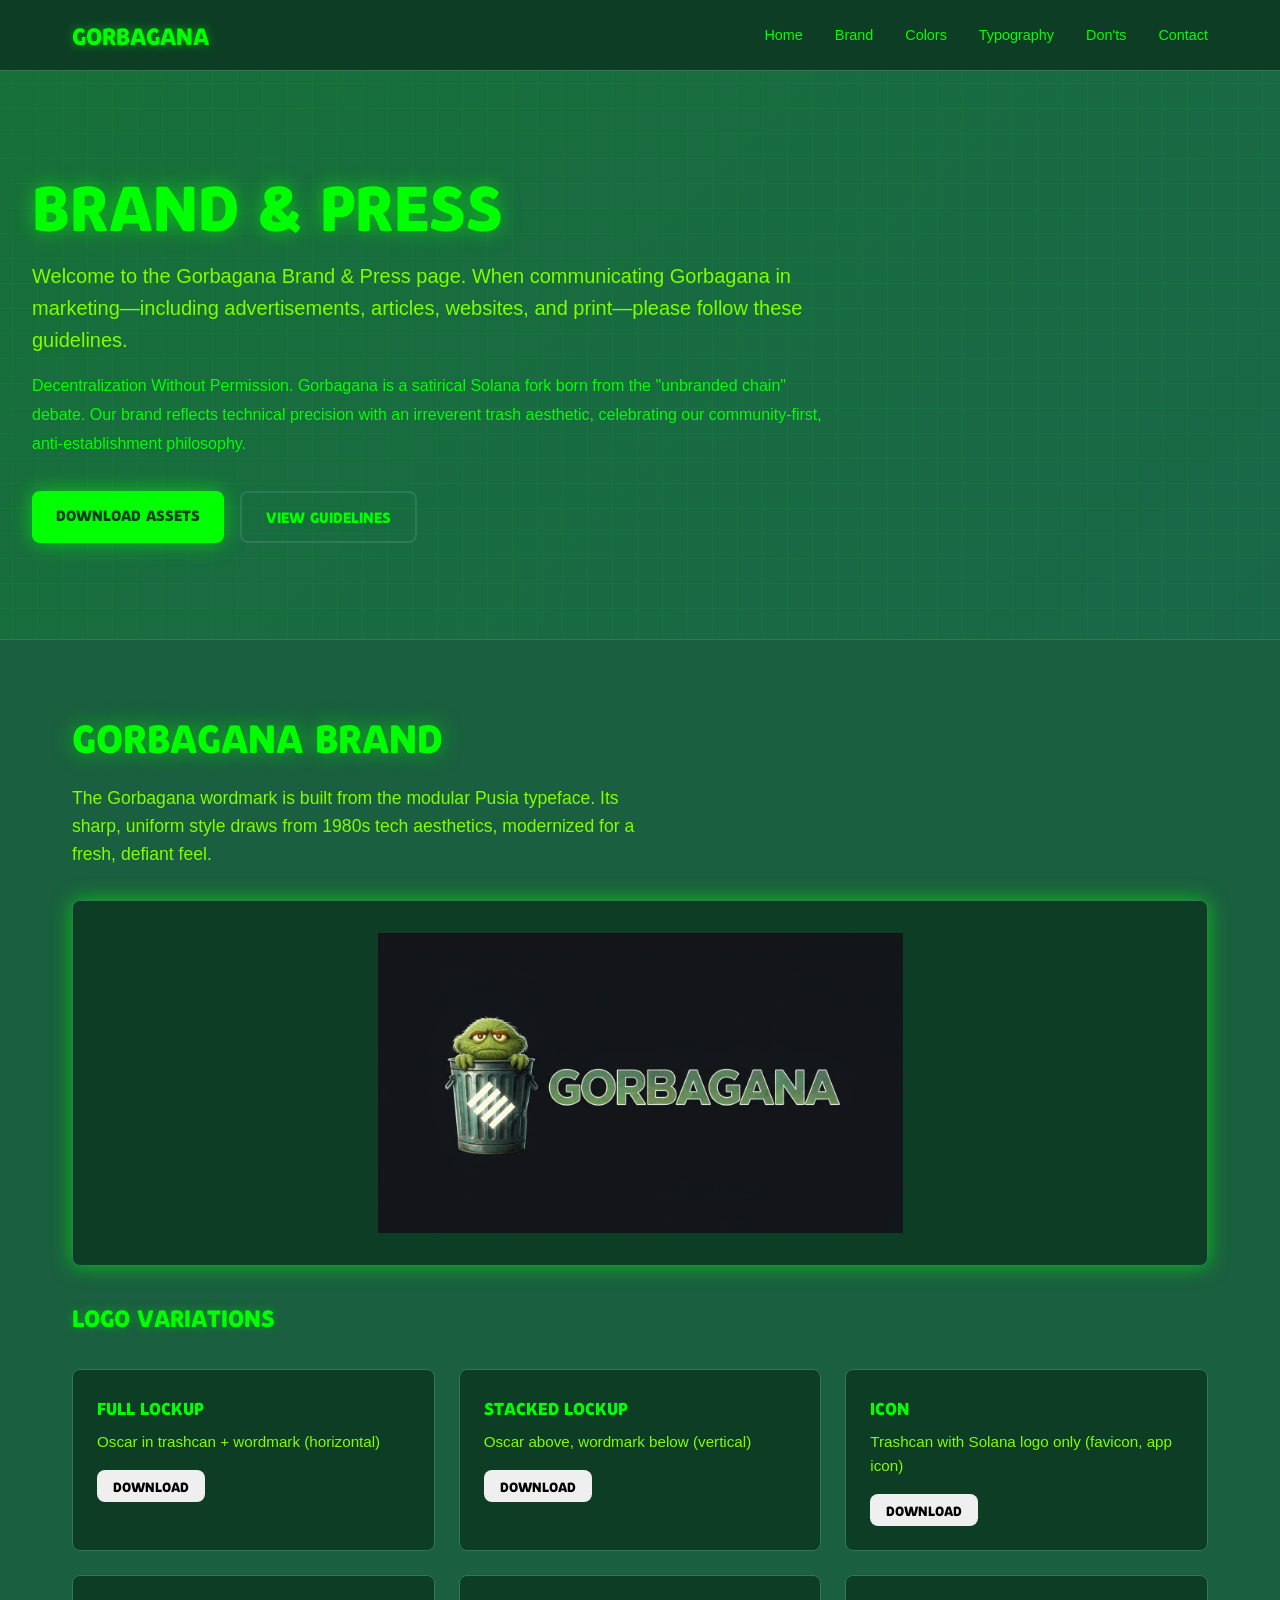
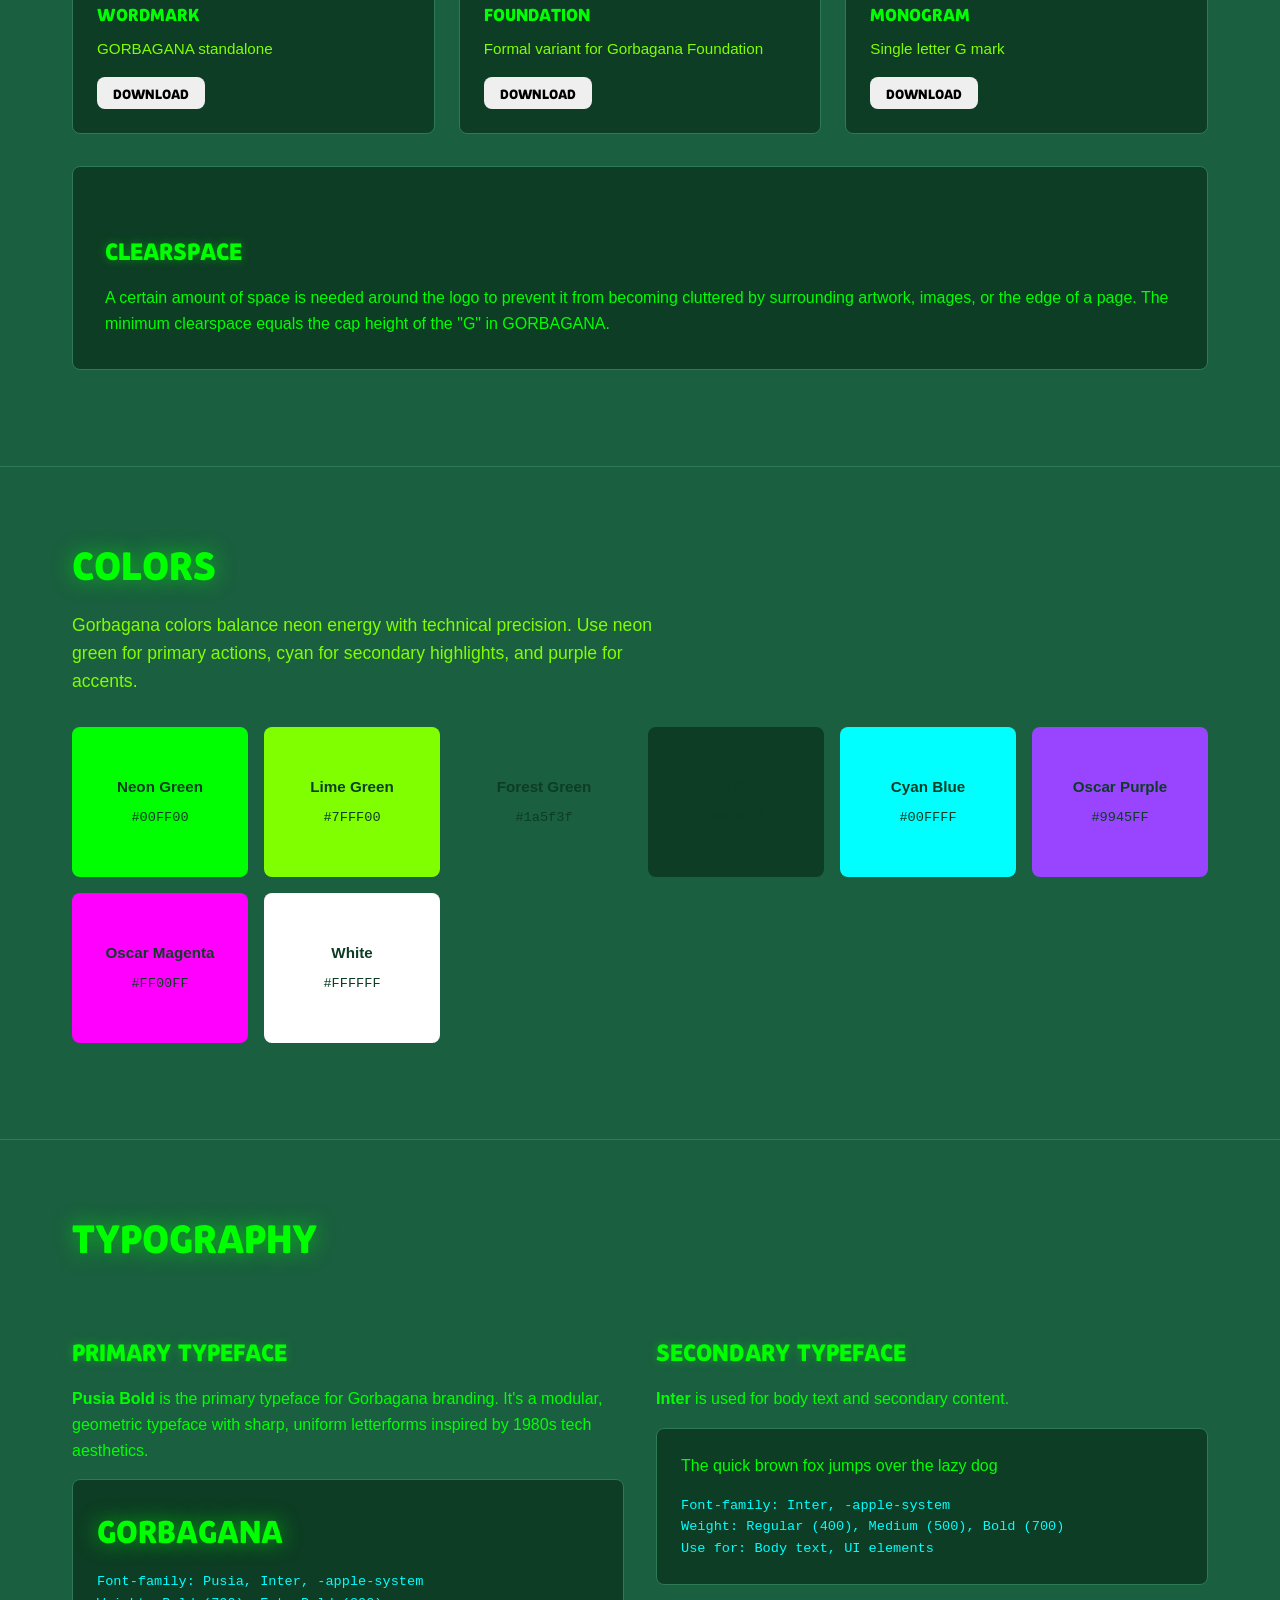
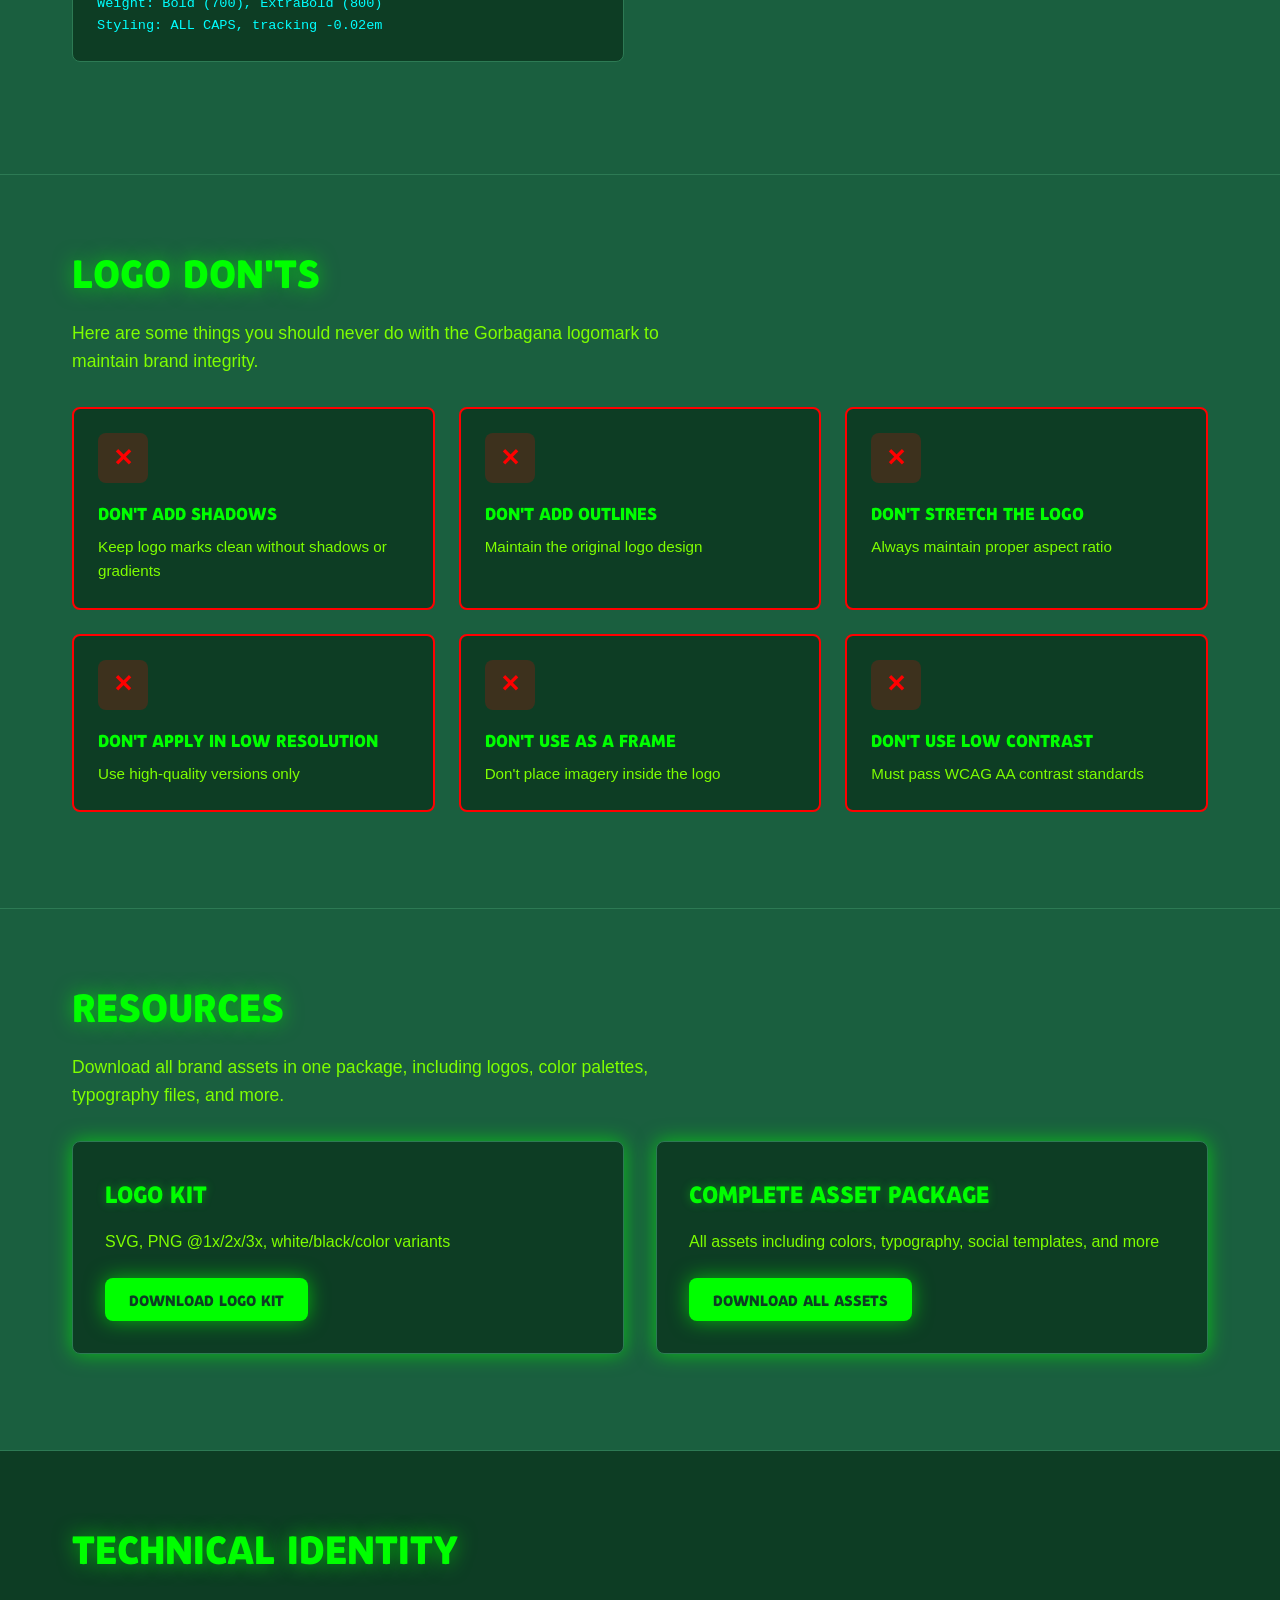
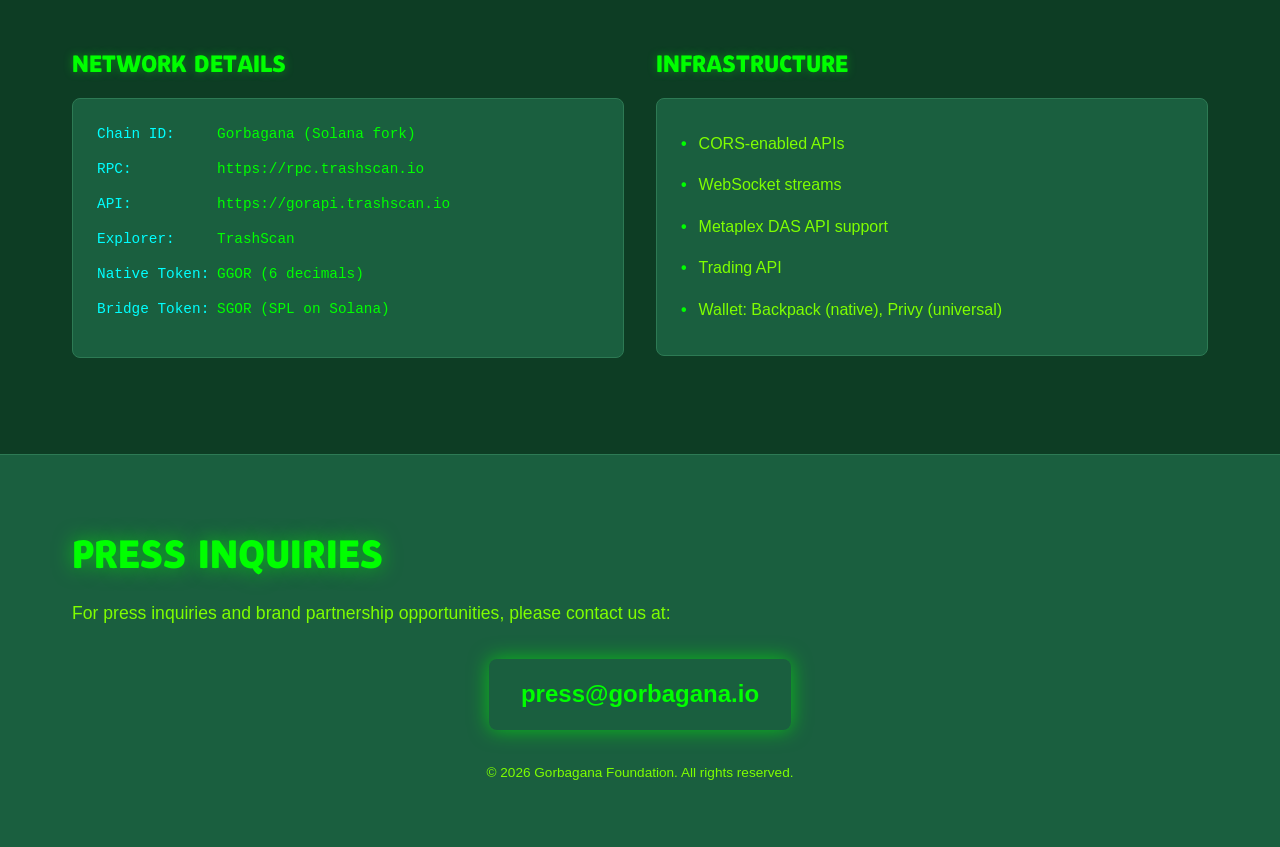
==== brand-guidelines/index.html @ 27dbaa7d "Add Gorbagana brand guidelines website - Add comprehensive brand guidelines page at /brand-guideline" ====
<!DOCTYPE html>
<html lang="en">
<head>
  <meta charset="UTF-8">
  <meta name="viewport" content="width=device-width, initial-scale=1.0">
  <title>Gorbagana Brand Guidelines</title>
  <link rel="stylesheet" href="css/style.css">
</head>
<body>
  <!-- Navigation -->
  <nav class="navbar">
    <div class="nav-container">
      <div class="nav-logo">GORBAGANA</div>
      <div class="nav-links">
        <a href="../index.html" class="nav-link">Home</a>
        <a href="#brand" class="nav-link">Brand</a>
        <a href="#colors" class="nav-link">Colors</a>
        <a href="#typography" class="nav-link">Typography</a>
        <a href="#donts" class="nav-link">Don'ts</a>
        <a href="#contact" class="nav-link">Contact</a>
      </div>
    </div>
  </nav>

  <!-- Hero Section -->
  <section class="hero">
    <div class="hero-content">
      <h1>BRAND & PRESS</h1>
      <p class="hero-subtitle">Welcome to the Gorbagana Brand & Press page. When communicating Gorbagana in marketing—including advertisements, articles, websites, and print—please follow these guidelines.</p>
      <p class="hero-description">Decentralization Without Permission. Gorbagana is a satirical Solana fork born from the "unbranded chain" debate. Our brand reflects technical precision with an irreverent trash aesthetic, celebrating our community-first, anti-establishment philosophy.</p>
      <div class="hero-buttons">
        <a href="#resources" class="btn btn-primary">Download Assets</a>
        <a href="#brand" class="btn btn-secondary">View Guidelines</a>
      </div>
    </div>
  </section>

  <!-- Logo Section -->
  <section id="brand" class="section">
    <div class="container">
      <h2>Gorbagana Brand</h2>
      <p class="section-subtitle">The Gorbagana wordmark is built from the modular Pusia typeface. Its sharp, uniform style draws from 1980s tech aesthetics, modernized for a fresh, defiant feel.</p>

      <!-- Logo Display -->
      <div class="logo-display">
        <div class="logo-box">
          <img src="images/gorbagana-logo.png" alt="Gorbagana Logo" class="logo-image">
        </div>
      </div>

      <!-- Logo Variations -->
      <h3>Logo Variations</h3>
      <div class="grid-3">
        <div class="card">
          <h4>Full Lockup</h4>
          <p>Oscar in trashcan + wordmark (horizontal)</p>
          <button class="btn btn-small">Download</button>
        </div>
        <div class="card">
          <h4>Stacked Lockup</h4>
          <p>Oscar above, wordmark below (vertical)</p>
          <button class="btn btn-small">Download</button>
        </div>
        <div class="card">
          <h4>Icon</h4>
          <p>Trashcan with Solana logo only (favicon, app icon)</p>
          <button class="btn btn-small">Download</button>
        </div>
        <div class="card">
          <h4>Wordmark</h4>
          <p>GORBAGANA standalone</p>
          <button class="btn btn-small">Download</button>
        </div>
        <div class="card">
          <h4>Foundation</h4>
          <p>Formal variant for Gorbagana Foundation</p>
          <button class="btn btn-small">Download</button>
        </div>
        <div class="card">
          <h4>Monogram</h4>
          <p>Single letter G mark</p>
          <button class="btn btn-small">Download</button>
        </div>
      </div>

      <!-- Clearspace -->
      <div class="clearspace-box">
        <h3>Clearspace</h3>
        <p>A certain amount of space is needed around the logo to prevent it from becoming cluttered by surrounding artwork, images, or the edge of a page. The minimum clearspace equals the cap height of the "G" in GORBAGANA.</p>
      </div>
    </div>
  </section>

  <!-- Colors Section -->
  <section id="colors" class="section">
    <div class="container">
      <h2>Colors</h2>
      <p class="section-subtitle">Gorbagana colors balance neon energy with technical precision. Use neon green for primary actions, cyan for secondary highlights, and purple for accents.</p>

      <div class="color-grid">
        <div class="color-swatch" style="background-color: #00FF00;" onclick="copyColor('#00FF00')">
          <div class="color-info">
            <div class="color-name">Neon Green</div>
            <div class="color-hex">#00FF00</div>
          </div>
        </div>
        <div class="color-swatch" style="background-color: #7FFF00;" onclick="copyColor('#7FFF00')">
          <div class="color-info">
            <div class="color-name">Lime Green</div>
            <div class="color-hex">#7FFF00</div>
          </div>
        </div>
        <div class="color-swatch" style="background-color: #1a5f3f;" onclick="copyColor('#1a5f3f')">
          <div class="color-info">
            <div class="color-name">Forest Green</div>
            <div class="color-hex">#1a5f3f</div>
          </div>
        </div>
        <div class="color-swatch" style="background-color: #0d3d24;" onclick="copyColor('#0d3d24')">
          <div class="color-info">
            <div class="color-name">Deep Green</div>
            <div class="color-hex">#0d3d24</div>
          </div>
        </div>
        <div class="color-swatch" style="background-color: #00FFFF;" onclick="copyColor('#00FFFF')">
          <div class="color-info">
            <div class="color-name">Cyan Blue</div>
            <div class="color-hex">#00FFFF</div>
          </div>
        </div>
        <div class="color-swatch" style="background-color: #9945FF;" onclick="copyColor('#9945FF')">
          <div class="color-info">
            <div class="color-name">Oscar Purple</div>
            <div class="color-hex">#9945FF</div>
          </div>
        </div>
        <div class="color-swatch" style="background-color: #FF00FF;" onclick="copyColor('#FF00FF')">
          <div class="color-info">
            <div class="color-name">Oscar Magenta</div>
            <div class="color-hex">#FF00FF</div>
          </div>
        </div>
        <div class="color-swatch" style="background-color: #FFFFFF;" onclick="copyColor('#FFFFFF')">
          <div class="color-info">
            <div class="color-name">White</div>
            <div class="color-hex">#FFFFFF</div>
          </div>
        </div>
      </div>
    </div>
  </section>

  <!-- Typography Section -->
  <section id="typography" class="section">
    <div class="container">
      <h2>Typography</h2>

      <div class="grid-2">
        <div>
          <h3>Primary Typeface</h3>
          <p><strong>Pusia Bold</strong> is the primary typeface for Gorbagana branding. It's a modular, geometric typeface with sharp, uniform letterforms inspired by 1980s tech aesthetics.</p>
          <div class="type-box">
            <div class="type-sample">GORBAGANA</div>
            <p class="type-specs">Font-family: Pusia, Inter, -apple-system<br>Weight: Bold (700), ExtraBold (800)<br>Styling: ALL CAPS, tracking -0.02em</p>
          </div>
        </div>

        <div>
          <h3>Secondary Typeface</h3>
          <p><strong>Inter</strong> is used for body text and secondary content.</p>
          <div class="type-box">
            <p class="type-secondary">The quick brown fox jumps over the lazy dog</p>
            <p class="type-specs">Font-family: Inter, -apple-system<br>Weight: Regular (400), Medium (500), Bold (700)<br>Use for: Body text, UI elements</p>
          </div>
        </div>
      </div>
    </div>
  </section>

  <!-- Logo Don'ts Section -->
  <section id="donts" class="section">
    <div class="container">
      <h2>Logo Don'ts</h2>
      <p class="section-subtitle">Here are some things you should never do with the Gorbagana logomark to maintain brand integrity.</p>

      <div class="grid-3">
        <div class="dont-card">
          <div class="dont-icon">✕</div>
          <h4>Don't add shadows</h4>
          <p>Keep logo marks clean without shadows or gradients</p>
        </div>
        <div class="dont-card">
          <div class="dont-icon">✕</div>
          <h4>Don't add outlines</h4>
          <p>Maintain the original logo design</p>
        </div>
        <div class="dont-card">
          <div class="dont-icon">✕</div>
          <h4>Don't stretch the logo</h4>
          <p>Always maintain proper aspect ratio</p>
        </div>
        <div class="dont-card">
          <div class="dont-icon">✕</div>
          <h4>Don't apply in low resolution</h4>
          <p>Use high-quality versions only</p>
        </div>
        <div class="dont-card">
          <div class="dont-icon">✕</div>
          <h4>Don't use as a frame</h4>
          <p>Don't place imagery inside the logo</p>
        </div>
        <div class="dont-card">
          <div class="dont-icon">✕</div>
          <h4>Don't use low contrast</h4>
          <p>Must pass WCAG AA contrast standards</p>
        </div>
      </div>
    </div>
  </section>

  <!-- Resources Section -->
  <section id="resources" class="section">
    <div class="container">
      <h2>Resources</h2>
      <p class="section-subtitle">Download all brand assets in one package, including logos, color palettes, typography files, and more.</p>

      <div class="grid-2">
        <div class="resource-card">
          <h3>Logo Kit</h3>
          <p>SVG, PNG @1x/2x/3x, white/black/color variants</p>
          <button class="btn btn-primary">Download Logo Kit</button>
        </div>

        <div class="resource-card">
          <h3>Complete Asset Package</h3>
          <p>All assets including colors, typography, social templates, and more</p>
          <button class="btn btn-primary">Download All Assets</button>
        </div>
      </div>
    </div>
  </section>

  <!-- Technical Details Section -->
  <section class="section section-dark">
    <div class="container">
      <h2>Technical Identity</h2>

      <div class="grid-2">
        <div>
          <h3>Network Details</h3>
          <div class="tech-details">
            <div class="tech-item"><span class="tech-label">Chain ID:</span> <span>Gorbagana (Solana fork)</span></div>
            <div class="tech-item"><span class="tech-label">RPC:</span> <span>https://rpc.trashscan.io</span></div>
            <div class="tech-item"><span class="tech-label">API:</span> <span>https://gorapi.trashscan.io</span></div>
            <div class="tech-item"><span class="tech-label">Explorer:</span> <span>TrashScan</span></div>
            <div class="tech-item"><span class="tech-label">Native Token:</span> <span>GGOR (6 decimals)</span></div>
            <div class="tech-item"><span class="tech-label">Bridge Token:</span> <span>SGOR (SPL on Solana)</span></div>
          </div>
        </div>

        <div>
          <h3>Infrastructure</h3>
          <ul class="tech-list">
            <li>CORS-enabled APIs</li>
            <li>WebSocket streams</li>
            <li>Metaplex DAS API support</li>
            <li>Trading API</li>
            <li>Wallet: Backpack (native), Privy (universal)</li>
          </ul>
        </div>
      </div>
    </div>
  </section>

  <!-- Contact Section -->
  <section id="contact" class="section">
    <div class="container">
      <h2>Press Inquiries</h2>
      <p class="section-subtitle">For press inquiries and brand partnership opportunities, please contact us at:</p>
      <div class="contact-box">
        <a href="mailto:press@gorbagana.io" class="contact-email">press@gorbagana.io</a>
      </div>
      <p class="copyright">© 2026 Gorbagana Foundation. All rights reserved.</p>
    </div>
  </section>

  <script src="js/script.js"></script>
</body>
</html>
---- brand-guidelines/css/style.css ----
@font-face {
  font-family: 'Pusia';
  src: url('../fonts/Pusia Bold.otf') format('opentype');
  font-weight: 700;
  font-display: swap;
}

:root {
  --color-neon-green: #00FF00;
  --color-lime-green: #7FFF00;
  --color-forest-green: #1a5f3f;
  --color-deep-green: #0d3d24;
  --color-cyan: #00FFFF;
  --color-purple: #9945FF;
  --color-magenta: #FF00FF;
  --color-white: #FFFFFF;
  --color-bg: #1a5f3f;
  --color-bg-dark: #0d3d24;
  --color-text: #00FF00;
  --color-text-secondary: #7FFF00;
  --glow: 0 0 20px rgba(0, 255, 0, 0.6);
  --glow-cyan: 0 0 20px rgba(0, 255, 255, 0.6);
}

* {
  margin: 0;
  padding: 0;
  box-sizing: border-box;
}

html {
  scroll-behavior: smooth;
}

body {
  font-family: -apple-system, BlinkMacSystemFont, 'Segoe UI', 'Roboto', 'Oxygen', 'Ubuntu', 'Cantarell', 'Fira Sans', 'Droid Sans', 'Helvetica Neue', sans-serif;
  background-color: var(--color-bg);
  color: var(--color-text);
  line-height: 1.6;
}

.container {
  max-width: 1200px;
  margin: 0 auto;
  padding: 0 2rem;
}

/* Navigation */
.navbar {
  position: sticky;
  top: 0;
  z-index: 100;
  background-color: rgba(13, 61, 36, 0.95);
  border-bottom: 1px solid #2d7a54;
  backdrop-filter: blur(10px);
}

.nav-container {
  max-width: 1200px;
  margin: 0 auto;
  padding: 1rem 2rem;
  display: flex;
  justify-content: space-between;
  align-items: center;
}

.nav-logo {
  font-family: 'Pusia', sans-serif;
  font-size: 1.5rem;
  font-weight: 700;
  color: var(--color-neon-green);
  text-transform: uppercase;
  text-shadow: 0 0 10px rgba(0, 255, 0, 0.5);
}

.nav-links {
  display: flex;
  gap: 2rem;
}

.nav-link {
  color: var(--color-text);
  text-decoration: none;
  font-size: 0.9rem;
  transition: color 0.3s, text-shadow 0.3s;
}

.nav-link:hover {
  color: var(--color-cyan);
  text-shadow: 0 0 10px rgba(0, 255, 255, 0.5);
}

@media (max-width: 768px) {
  .nav-links {
    display: none;
  }
}

/* Hero Section */
.hero {
  padding: 6rem 2rem;
  background: linear-gradient(135deg, rgba(0, 255, 0, 0.1) 0%, rgba(0, 255, 255, 0.05) 100%);
  position: relative;
  overflow: hidden;
}

.hero::before {
  content: '';
  position: absolute;
  top: 0;
  left: 0;
  right: 0;
  bottom: 0;
  background-image: 
    linear-gradient(0deg, transparent 24%, rgba(0, 255, 0, 0.05) 25%, rgba(0, 255, 0, 0.05) 26%, transparent 27%, transparent 74%, rgba(0, 255, 0, 0.05) 75%, rgba(0, 255, 0, 0.05) 76%, transparent 77%, transparent),
    linear-gradient(90deg, transparent 24%, rgba(0, 255, 0, 0.05) 25%, rgba(0, 255, 0, 0.05) 26%, transparent 27%, transparent 74%, rgba(0, 255, 0, 0.05) 75%, rgba(0, 255, 0, 0.05) 76%, transparent 77%, transparent);
  background-size: 50px 50px;
  pointer-events: none;
}

.hero-content {
  max-width: 800px;
  position: relative;
  z-index: 1;
}

.hero h1 {
  font-family: 'Pusia', sans-serif;
  font-size: 4rem;
  font-weight: 700;
  margin-bottom: 1rem;
  text-transform: uppercase;
  text-shadow: var(--glow);
  line-height: 1.2;
}

.hero-subtitle {
  font-size: 1.25rem;
  color: var(--color-text-secondary);
  margin-bottom: 1rem;
}

.hero-description {
  font-size: 1rem;
  color: var(--color-text);
  margin-bottom: 2rem;
  line-height: 1.8;
}

.hero-buttons {
  display: flex;
  gap: 1rem;
  flex-wrap: wrap;
}

/* Sections */
.section {
  padding: 4rem 2rem;
  border-top: 1px solid #2d7a54;
}

.section-dark {
  background-color: var(--color-bg-dark);
}

.section h2 {
  font-family: 'Pusia', sans-serif;
  font-size: 2.5rem;
  font-weight: 700;
  margin-bottom: 1rem;
  text-transform: uppercase;
  text-shadow: var(--glow);
}

.section h3 {
  font-family: 'Pusia', sans-serif;
  font-size: 1.5rem;
  font-weight: 700;
  margin: 2rem 0 1rem 0;
  text-transform: uppercase;
  text-shadow: 0 0 10px rgba(0, 255, 0, 0.4);
}

.section h4 {
  font-family: 'Pusia', sans-serif;
  font-size: 1.1rem;
  font-weight: 700;
  text-transform: uppercase;
  color: var(--color-neon-green);
  margin-bottom: 0.5rem;
}

.section-subtitle {
  color: var(--color-text-secondary);
  font-size: 1.1rem;
  margin-bottom: 2rem;
  max-width: 600px;
}

/* Buttons */
.btn {
  display: inline-block;
  padding: 0.75rem 1.5rem;
  border-radius: 0.5rem;
  text-decoration: none;
  font-weight: 600;
  font-size: 0.95rem;
  border: none;
  cursor: pointer;
  transition: all 0.3s;
  text-transform: uppercase;
  font-family: 'Pusia', sans-serif;
}

.btn-primary {
  background-color: var(--color-neon-green);
  color: var(--color-bg-dark);
  box-shadow: var(--glow);
}

.btn-primary:hover {
  transform: translateY(-2px);
  box-shadow: 0 0 30px rgba(0, 255, 0, 0.8);
}

.btn-secondary {
  background-color: transparent;
  color: var(--color-text);
  border: 2px solid #2d7a54;
}

.btn-secondary:hover {
  border-color: var(--color-neon-green);
  color: var(--color-cyan);
}

.btn-small {
  padding: 0.5rem 1rem;
  font-size: 0.85rem;
}

/* Grid Layouts */
.grid-2 {
  display: grid;
  grid-template-columns: repeat(auto-fit, minmax(400px, 1fr));
  gap: 2rem;
  margin: 2rem 0;
}

.grid-3 {
  display: grid;
  grid-template-columns: repeat(auto-fit, minmax(300px, 1fr));
  gap: 1.5rem;
  margin: 2rem 0;
}

/* Logo Section */
.logo-display {
  background-color: var(--color-bg-dark);
  border: 1px solid #2d7a54;
  border-radius: 0.5rem;
  padding: 2rem;
  margin: 2rem 0;
  box-shadow: var(--glow);
}

.logo-box {
  display: flex;
  align-items: center;
  justify-content: center;
  min-height: 300px;
}

.logo-image {
  max-width: 100%;
  max-height: 300px;
  object-fit: contain;
}

.clearspace-box {
  background-color: var(--color-bg-dark);
  border: 1px solid #2d7a54;
  border-radius: 0.5rem;
  padding: 2rem;
  margin: 2rem 0;
}

/* Cards */
.card {
  background-color: var(--color-bg-dark);
  border: 1px solid #2d7a54;
  border-radius: 0.5rem;
  padding: 1.5rem;
  transition: all 0.3s;
}

.card:hover {
  border-color: var(--color-neon-green);
  box-shadow: 0 0 20px rgba(0, 255, 0, 0.3);
}

.card p {
  color: var(--color-text-secondary);
  font-size: 0.95rem;
  margin-bottom: 1rem;
}

/* Color Grid */
.color-grid {
  display: grid;
  grid-template-columns: repeat(auto-fit, minmax(150px, 1fr));
  gap: 1rem;
  margin: 2rem 0;
}

.color-swatch {
  border-radius: 0.5rem;
  padding: 1.5rem;
  display: flex;
  align-items: center;
  justify-content: center;
  min-height: 150px;
  cursor: pointer;
  transition: all 0.3s;
  border: 2px solid transparent;
}

.color-swatch:hover {
  transform: scale(1.05);
  border-color: var(--color-white);
  box-shadow: 0 0 20px rgba(0, 255, 0, 0.4);
}

.color-info {
  text-align: center;
}

.color-name {
  font-weight: 600;
  font-size: 0.95rem;
  margin-bottom: 0.5rem;
  color: #0d3d24;
}

.color-hex {
  font-family: monospace;
  font-size: 0.85rem;
  color: #0d3d24;
}

/* Typography */
.type-box {
  background-color: var(--color-bg-dark);
  border: 1px solid #2d7a54;
  border-radius: 0.5rem;
  padding: 1.5rem;
  margin: 1rem 0;
}

.type-sample {
  font-family: 'Pusia', sans-serif;
  font-size: 2rem;
  font-weight: 700;
  color: var(--color-neon-green);
  margin-bottom: 1rem;
  text-shadow: var(--glow);
}

.type-secondary {
  font-size: 1rem;
  color: var(--color-text);
  margin-bottom: 1rem;
}

.type-specs {
  font-family: monospace;
  font-size: 0.85rem;
  color: var(--color-cyan);
  line-height: 1.6;
}

/* Don't Cards */
.dont-card {
  background-color: var(--color-bg-dark);
  border: 2px solid #FF0000;
  border-radius: 0.5rem;
  padding: 1.5rem;
  transition: all 0.3s;
}

.dont-card:hover {
  box-shadow: 0 0 20px rgba(255, 0, 0, 0.3);
}

.dont-icon {
  width: 50px;
  height: 50px;
  background-color: rgba(255, 0, 0, 0.2);
  border-radius: 0.5rem;
  display: flex;
  align-items: center;
  justify-content: center;
  font-size: 1.5rem;
  color: #FF0000;
  margin-bottom: 1rem;
  font-weight: bold;
}

.dont-card p {
  color: var(--color-text-secondary);
  font-size: 0.95rem;
}

/* Resource Cards */
.resource-card {
  background-color: var(--color-bg-dark);
  border: 1px solid #2d7a54;
  border-radius: 0.5rem;
  padding: 2rem;
  box-shadow: var(--glow);
}

.resource-card h3 {
  margin-top: 0;
}

.resource-card p {
  color: var(--color-text-secondary);
  margin-bottom: 1.5rem;
}

/* Technical Details */
.tech-details {
  background-color: var(--color-bg);
  border: 1px solid #2d7a54;
  border-radius: 0.5rem;
  padding: 1.5rem;
}

.tech-item {
  display: flex;
  margin-bottom: 0.75rem;
  font-family: monospace;
  font-size: 0.9rem;
}

.tech-label {
  color: var(--color-cyan);
  min-width: 120px;
}

.tech-item span:last-child {
  color: var(--color-neon-green);
}

.tech-list {
  list-style: none;
  background-color: var(--color-bg);
  border: 1px solid #2d7a54;
  border-radius: 0.5rem;
  padding: 1.5rem;
}

.tech-list li {
  padding: 0.5rem 0;
  color: var(--color-text-secondary);
  display: flex;
  align-items: center;
}

.tech-list li::before {
  content: '•';
  color: var(--color-neon-green);
  margin-right: 0.75rem;
  font-weight: bold;
}

/* Contact Section */
.contact-box {
  text-align: center;
  margin: 2rem 0;
}

.contact-email {
  display: inline-block;
  font-size: 1.5rem;
  color: var(--color-neon-green);
  text-decoration: none;
  padding: 1rem 2rem;
  border-radius: 0.5rem;
  box-shadow: var(--glow);
  transition: all 0.3s;
  font-weight: 600;
}

.contact-email:hover {
  transform: translateY(-2px);
  box-shadow: 0 0 30px rgba(0, 255, 0, 0.8);
}

.copyright {
  text-align: center;
  margin-top: 2rem;
  color: var(--color-text-secondary);
  font-size: 0.85rem;
}

/* Responsive */
@media (max-width: 768px) {
  .hero h1 {
    font-size: 2.5rem;
  }

  .section h2 {
    font-size: 1.75rem;
  }

  .grid-2,
  .grid-3 {
    grid-template-columns: 1fr;
  }

  .hero-buttons {
    flex-direction: column;
  }

  .btn {
    width: 100%;
    text-align: center;
  }
}
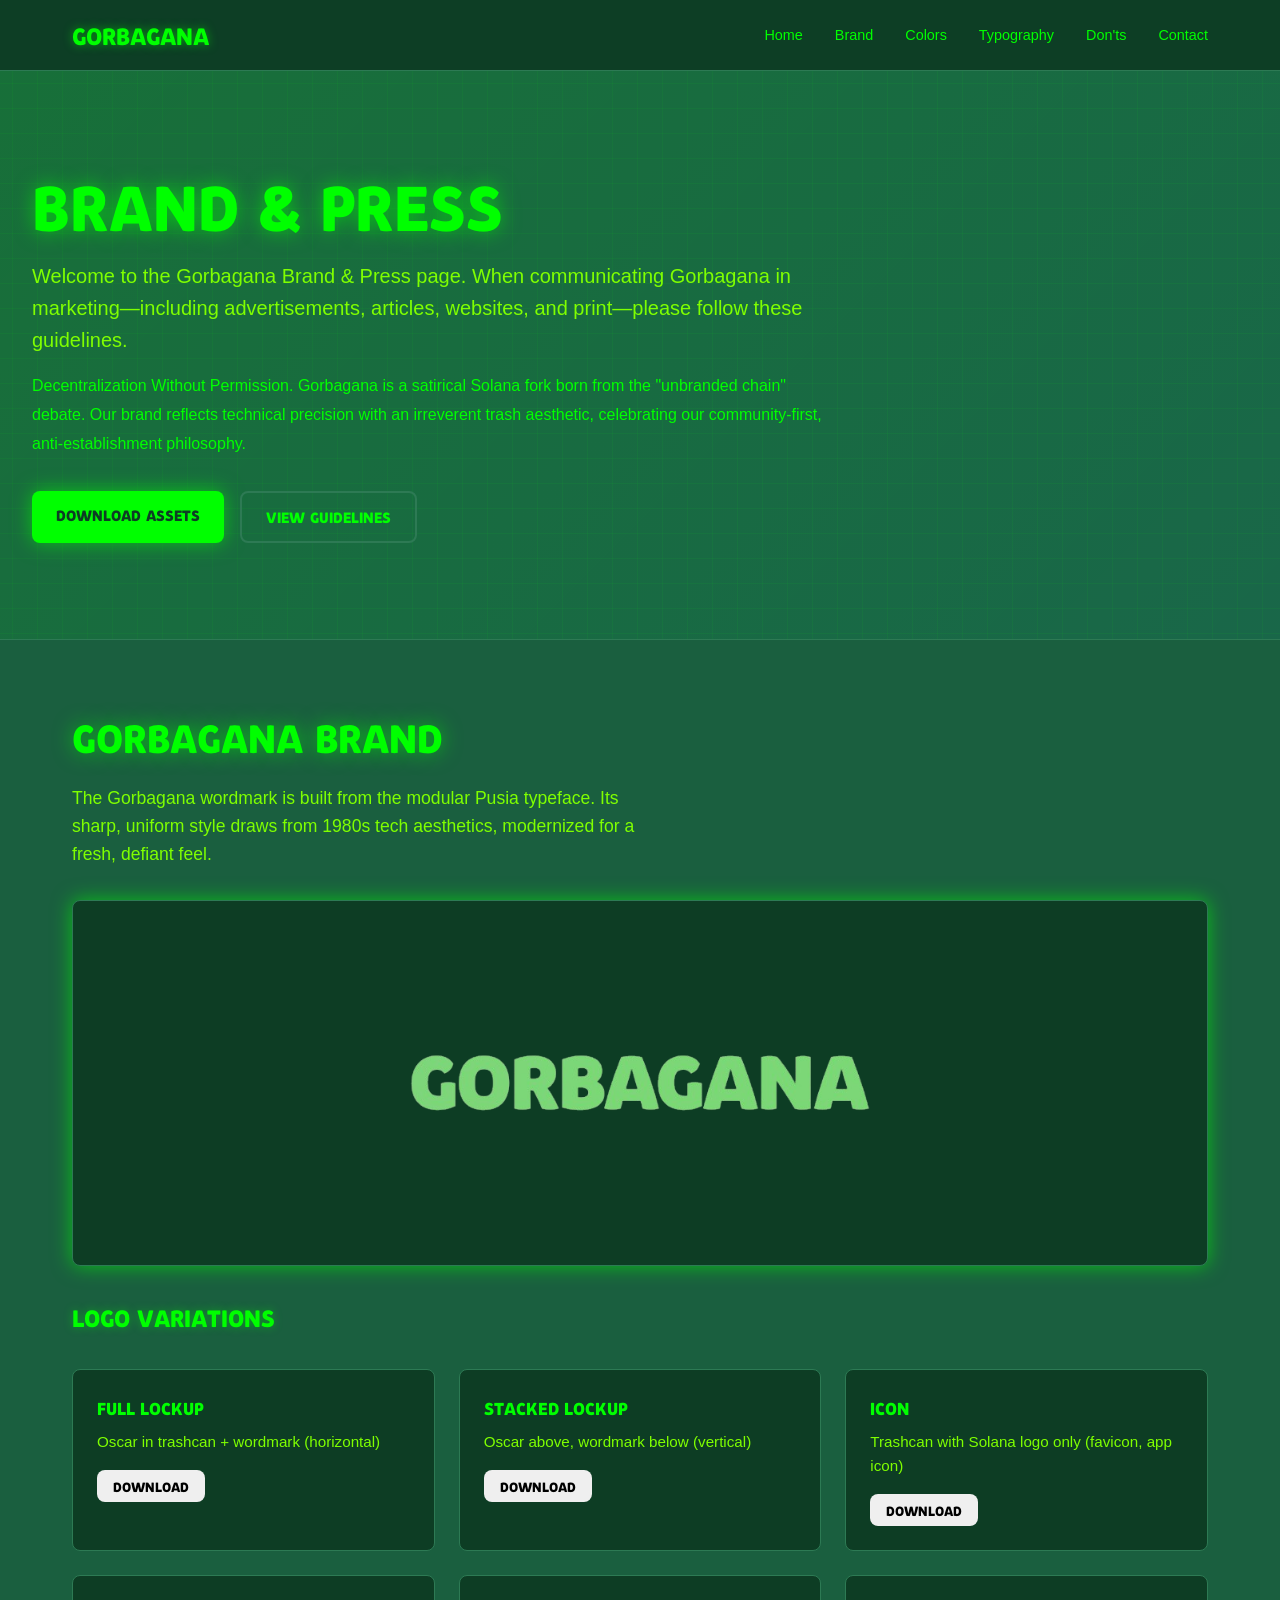
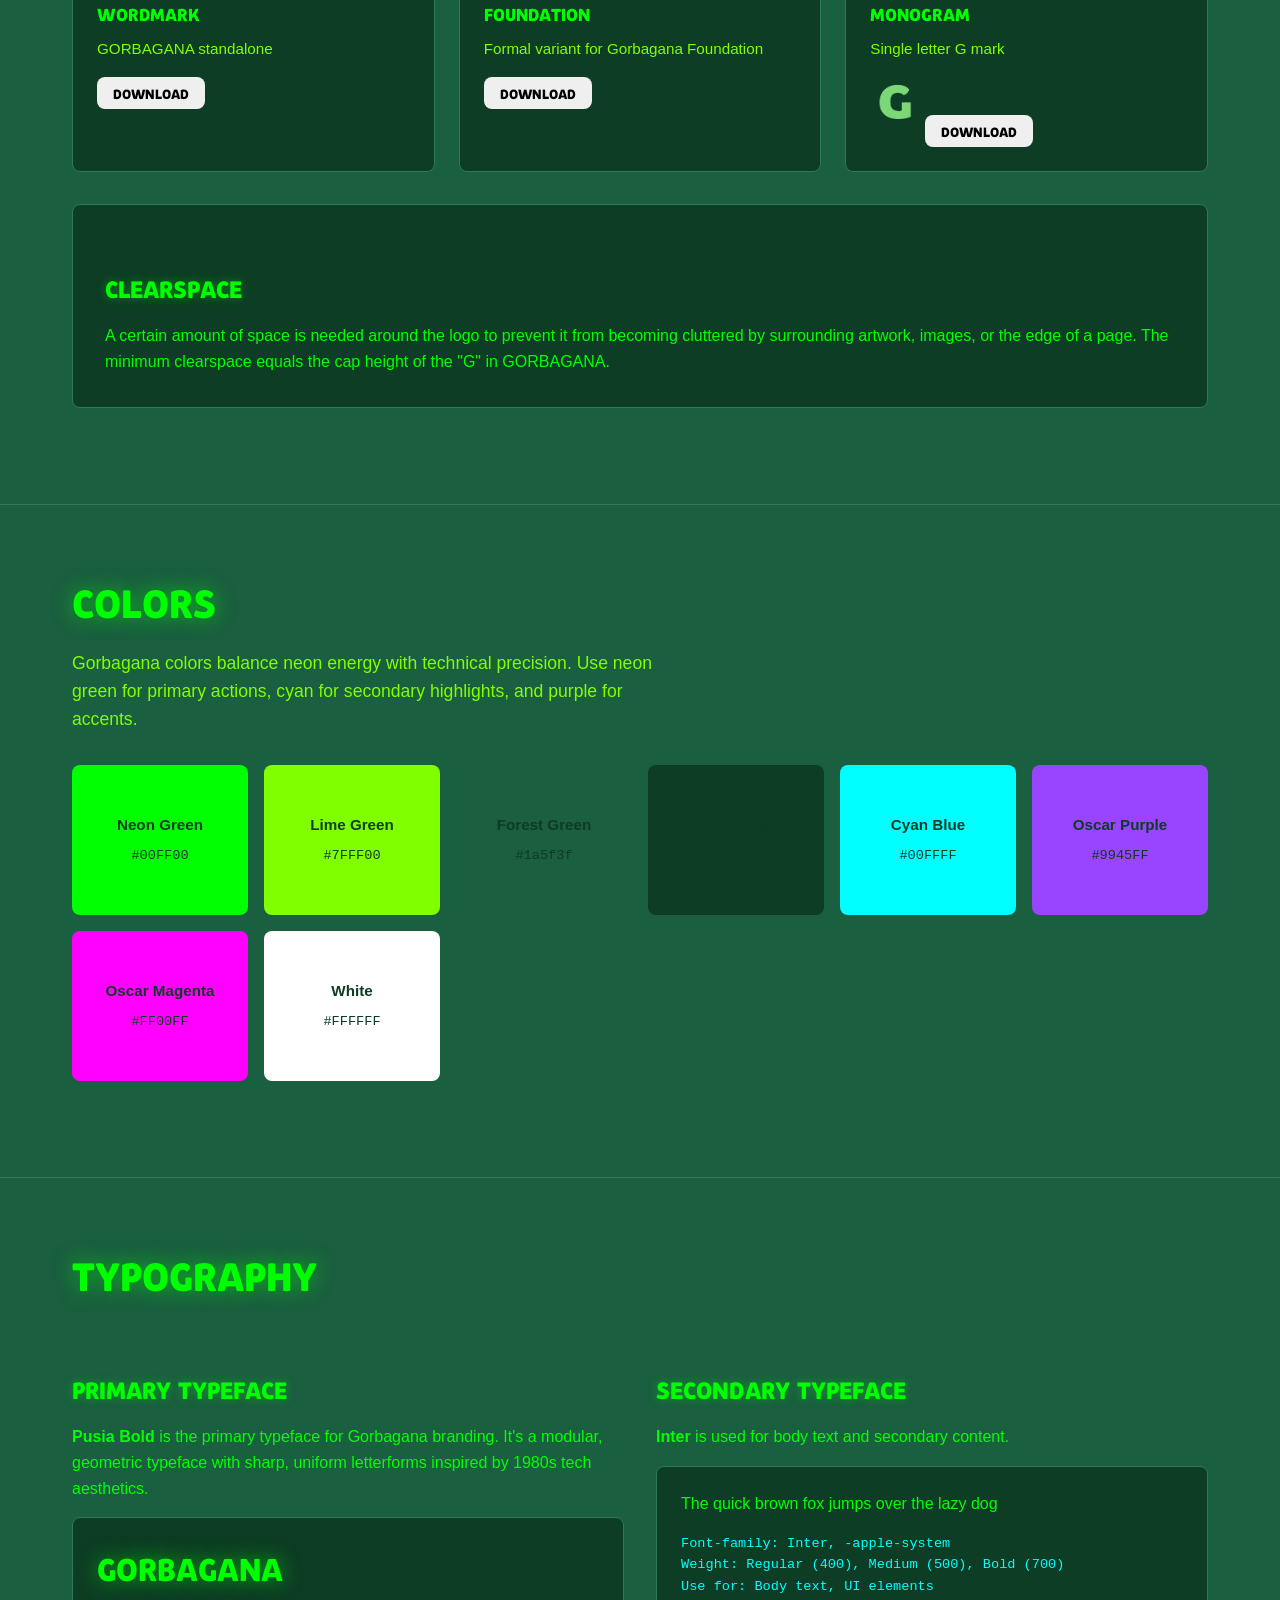
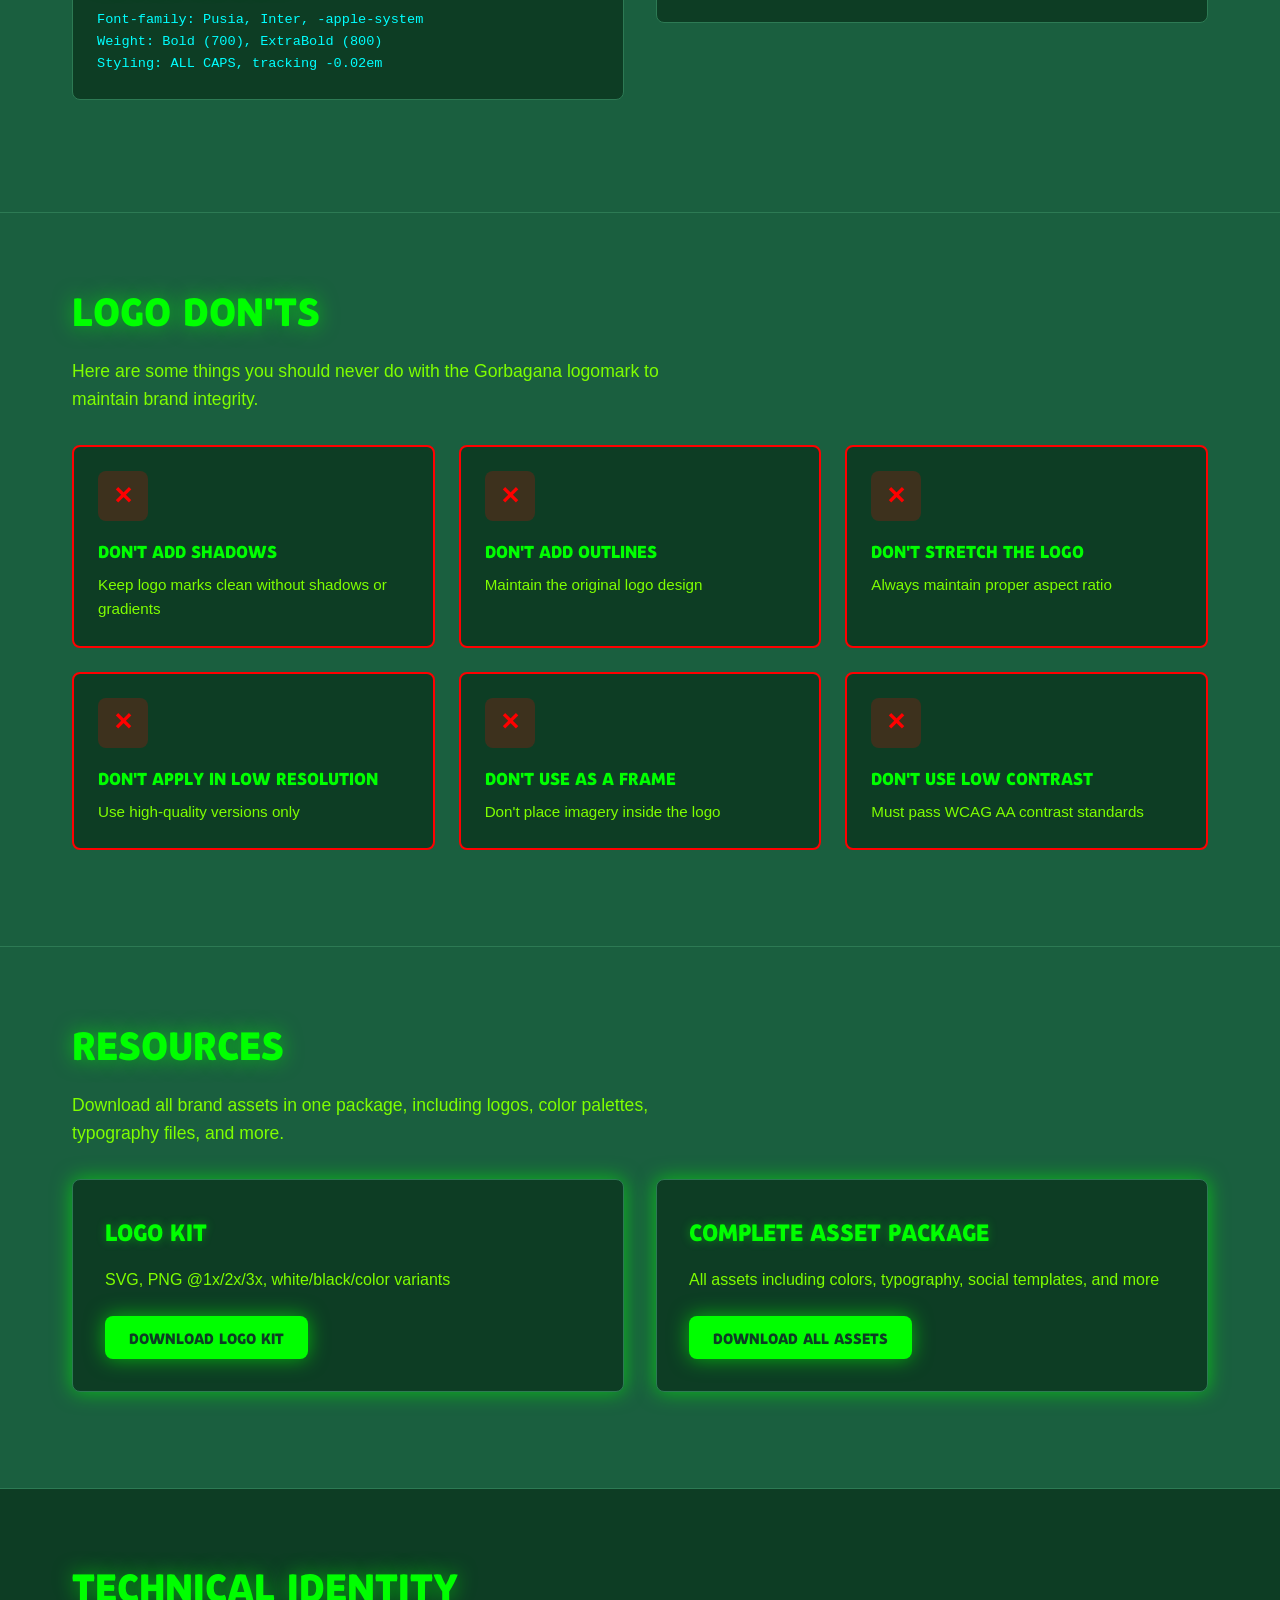
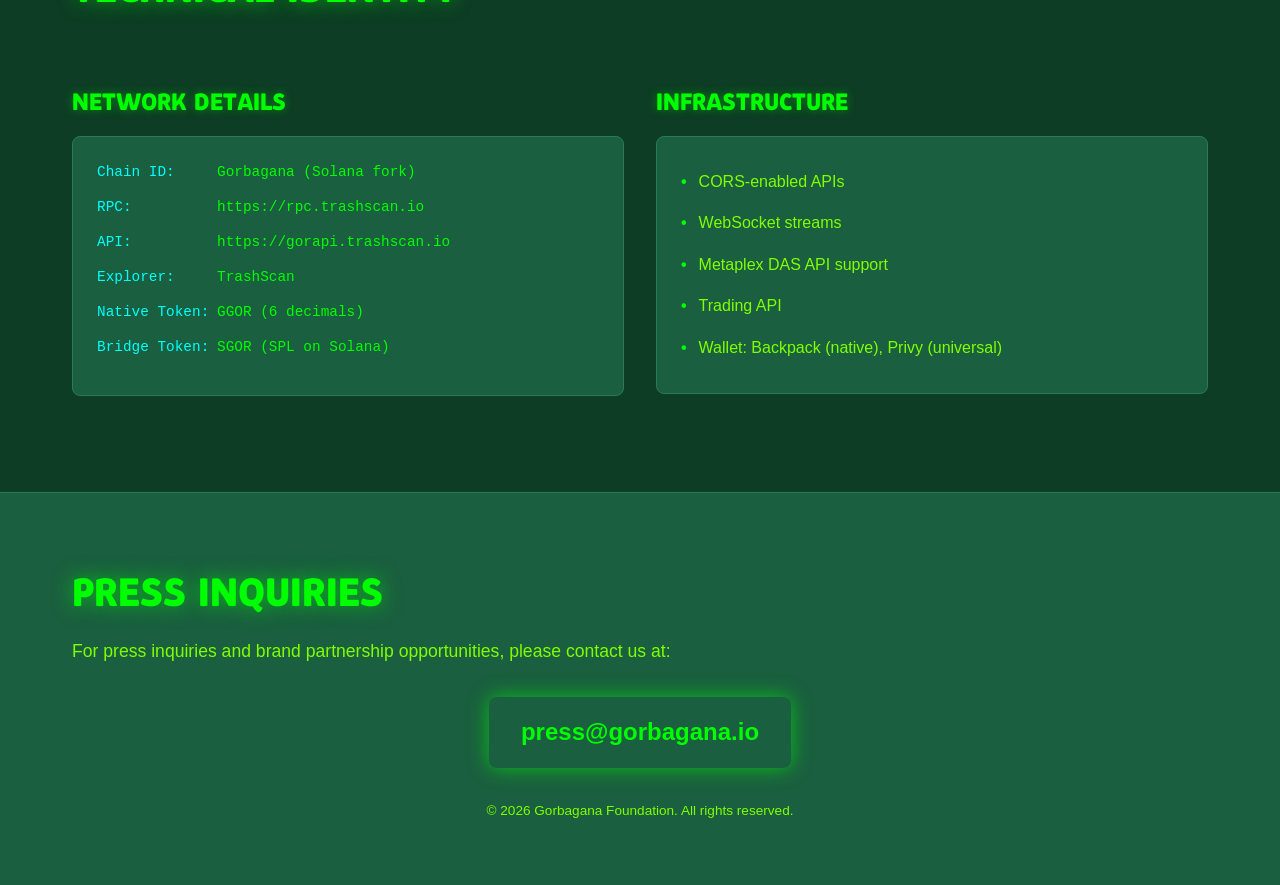
==== commit da95c168: "chore: move logo files to images/ and update website references for production" ====
--- a/brand-guidelines/index.html
+++ b/brand-guidelines/index.html
@@ -44,7 +44,7 @@
       <!-- Logo Display -->
       <div class="logo-display">
         <div class="logo-box">
-          <img src="images/gorbagana-logo.png" alt="Gorbagana Logo" class="logo-image">
+          <img src="images/Gorbagana-Wordmark.png" alt="Gorbagana Logo" class="logo-image">
         </div>
       </div>
 
@@ -79,6 +79,7 @@
         <div class="card">
           <h4>Monogram</h4>
           <p>Single letter G mark</p>
+          <img src="images/Gorbagana-G-Filled-Logo.png" alt="G-Filled Logo" style="width: 50px; height: 50px; margin-bottom: 10px;">
           <button class="btn btn-small">Download</button>
         </div>
       </div>
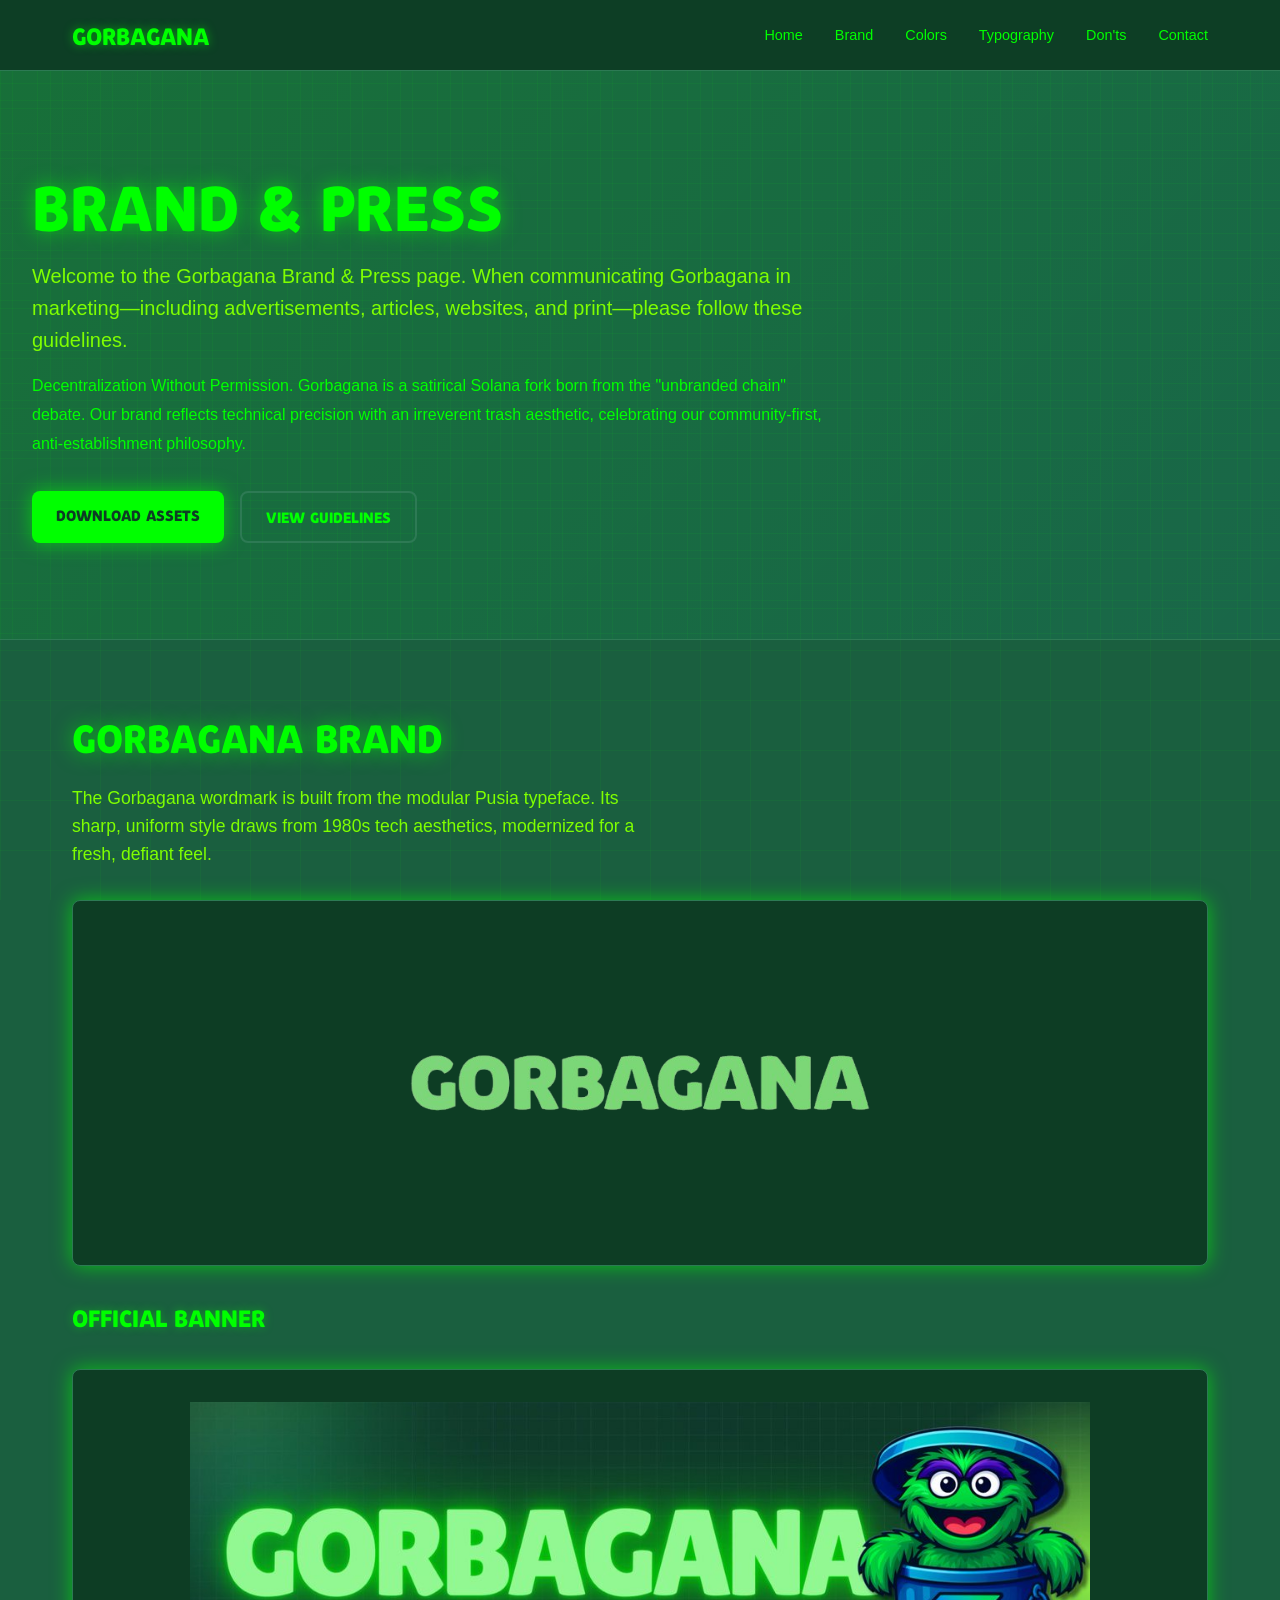
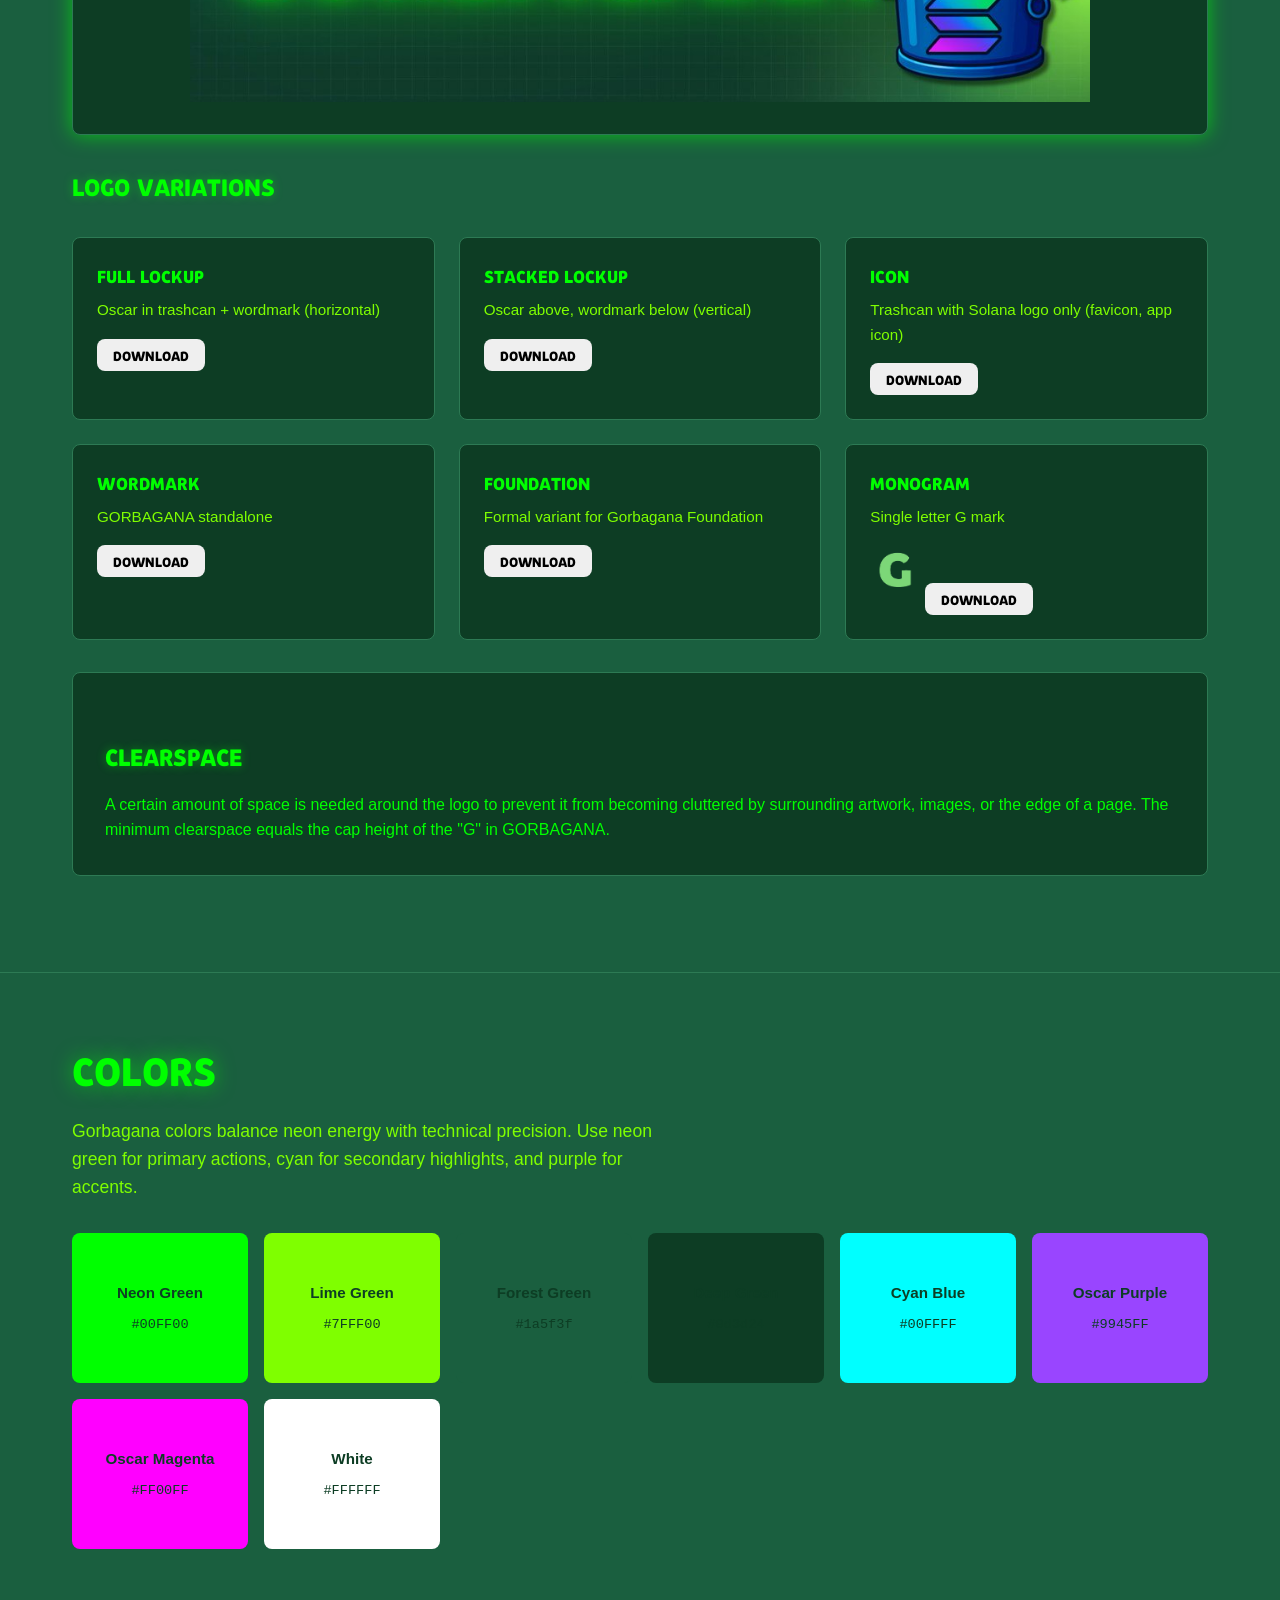
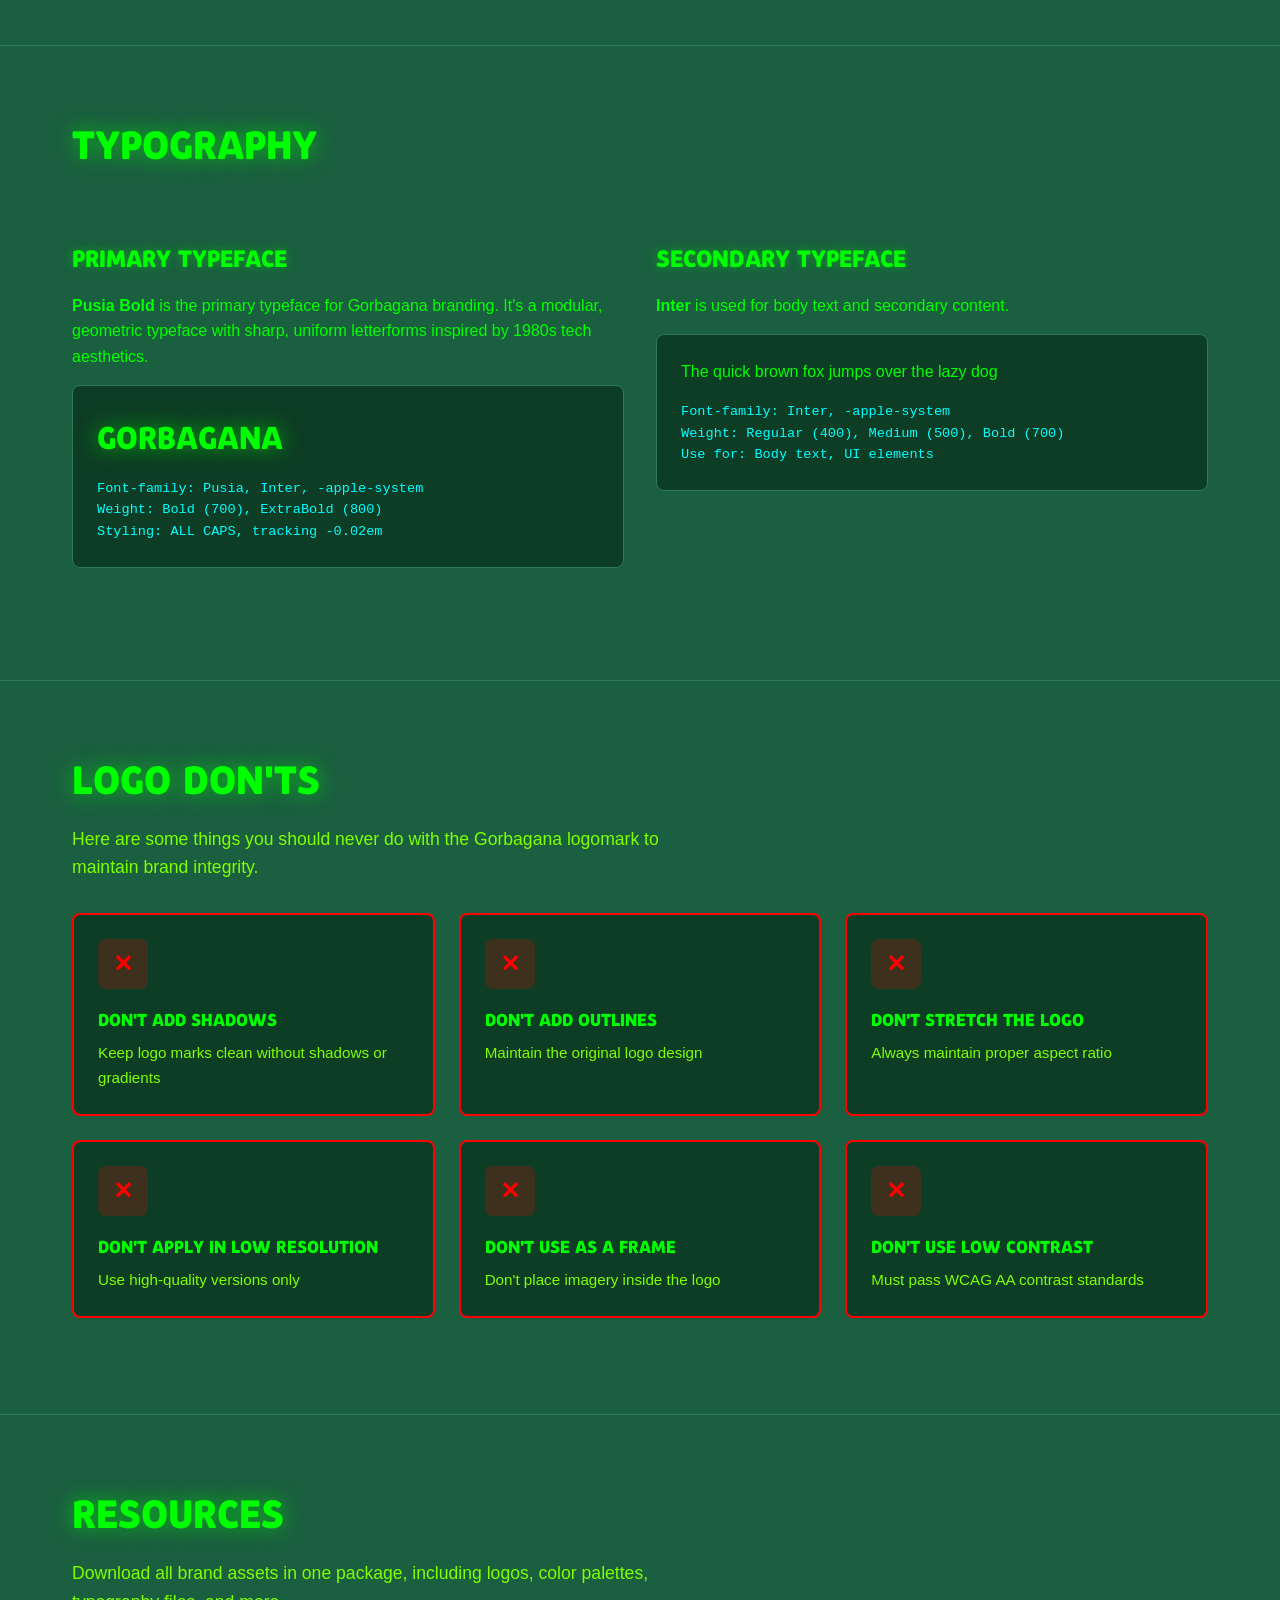
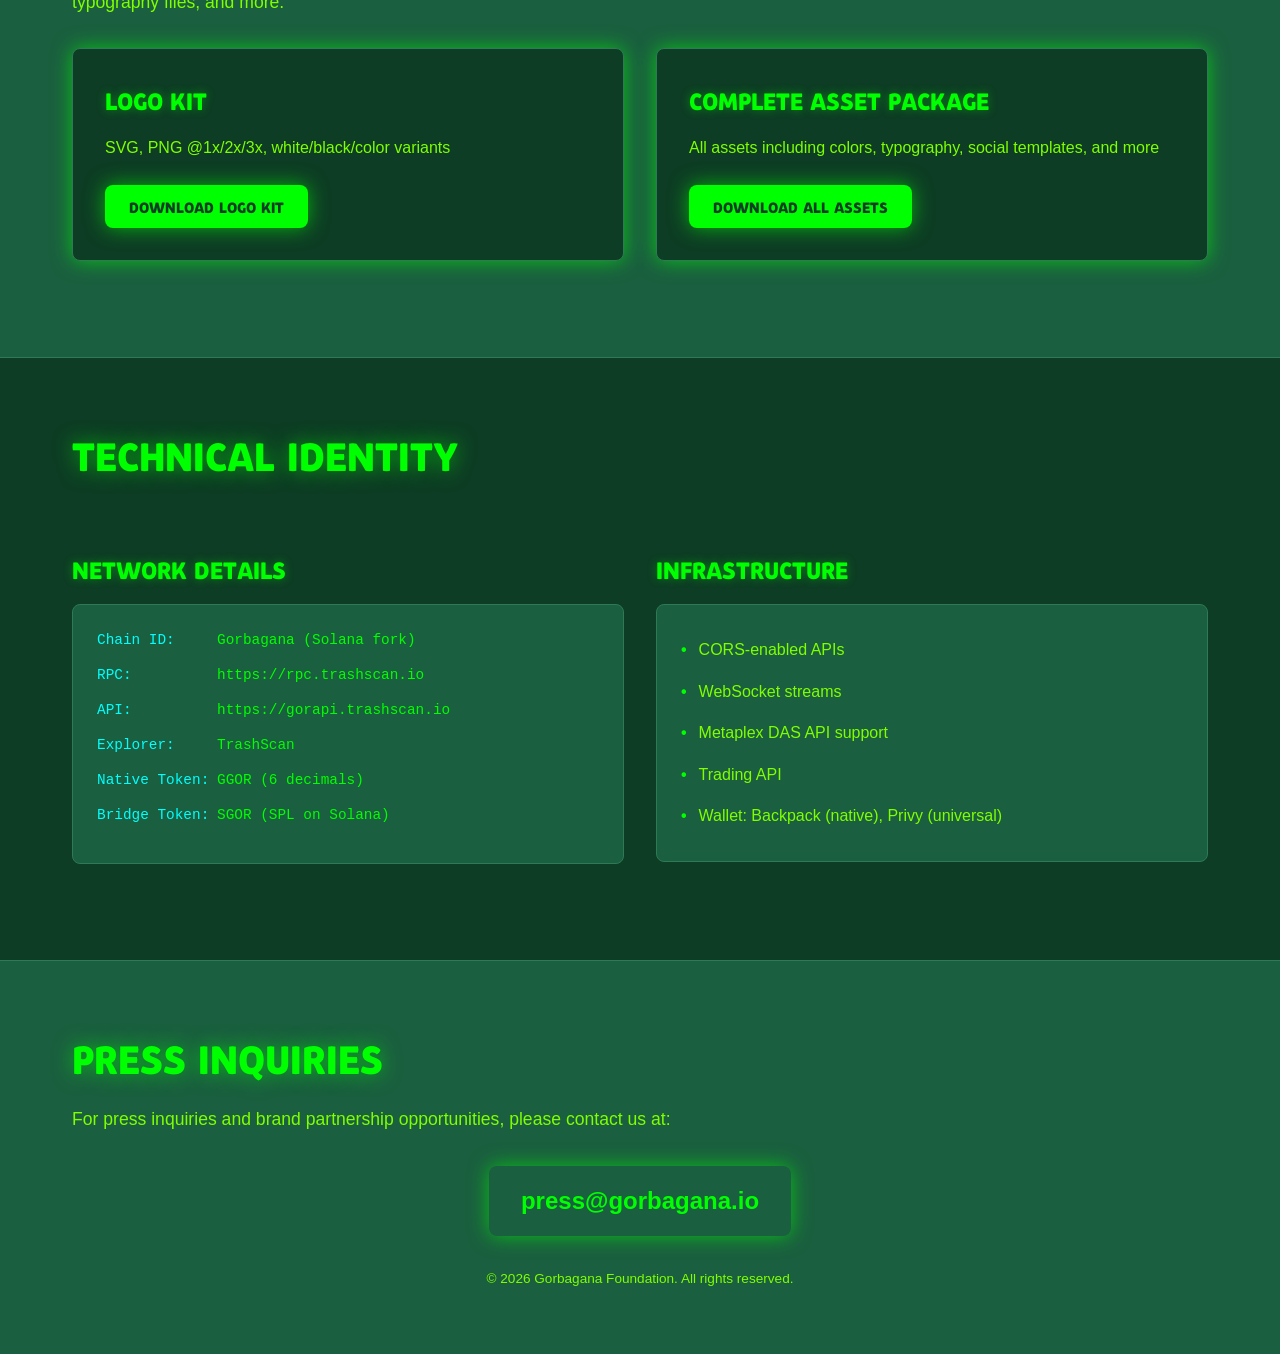
==== commit bb680bd7: "feat: add green grid background and official banner asset" ====
--- a/brand-guidelines/index.html
+++ b/brand-guidelines/index.html
@@ -48,6 +48,14 @@
         </div>
       </div>
 
+      <!-- Banner Section -->
+      <h3>Official Banner</h3>
+      <div class="logo-display">
+        <div class="logo-box">
+          <img src="images/Gorbagana-Banner.jpg" alt="Gorbagana Banner" class="logo-image">
+        </div>
+      </div>
+
       <!-- Logo Variations -->
       <h3>Logo Variations</h3>
       <div class="grid-3">
--- a/brand-guidelines/css/style.css
+++ b/brand-guidelines/css/style.css
@@ -35,6 +35,11 @@
 body {
   font-family: -apple-system, BlinkMacSystemFont, 'Segoe UI', 'Roboto', 'Oxygen', 'Ubuntu', 'Cantarell', 'Fira Sans', 'Droid Sans', 'Helvetica Neue', sans-serif;
   background-color: var(--color-bg);
+  background-image: 
+    linear-gradient(rgba(0, 255, 0, 0.05) 1px, transparent 1px),
+    linear-gradient(90deg, rgba(0, 255, 0, 0.05) 1px, transparent 1px);
+  background-size: 50px 50px;
+  background-attachment: fixed;
   color: var(--color-text);
   line-height: 1.6;
 }
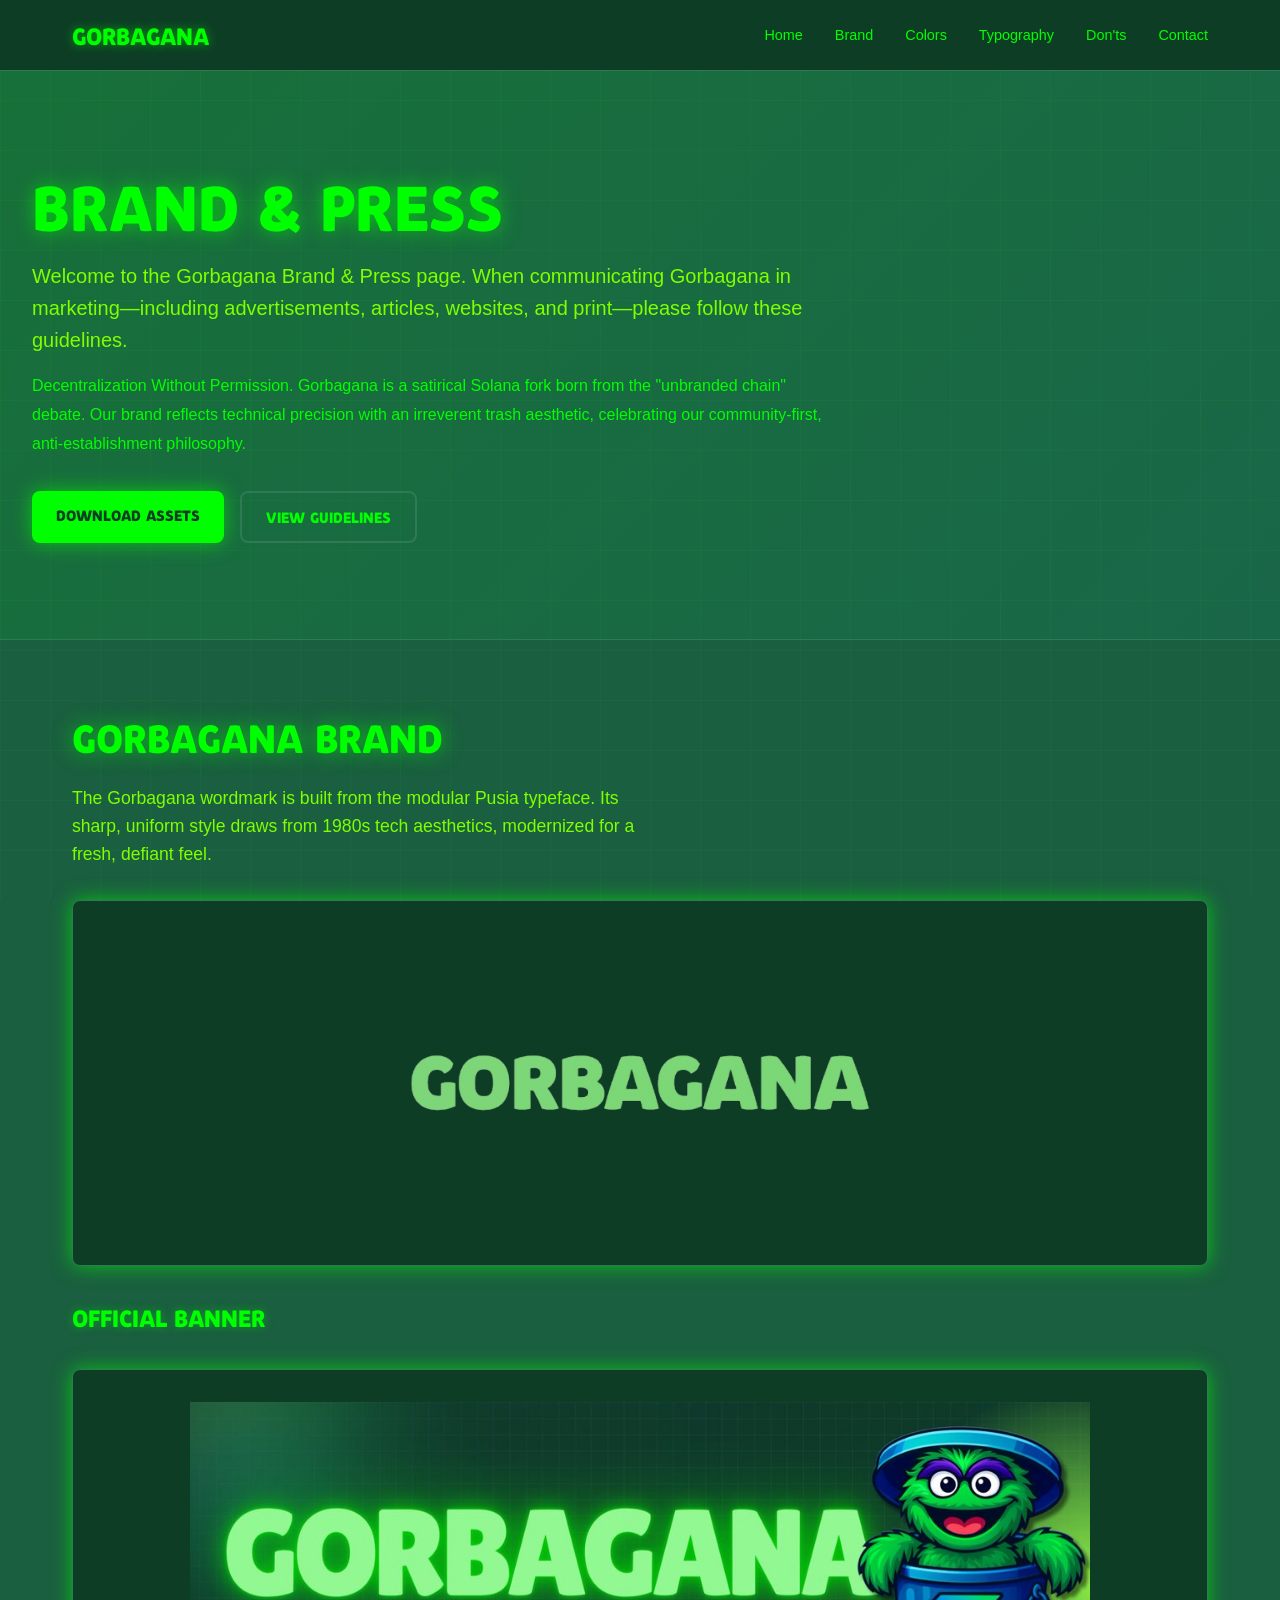
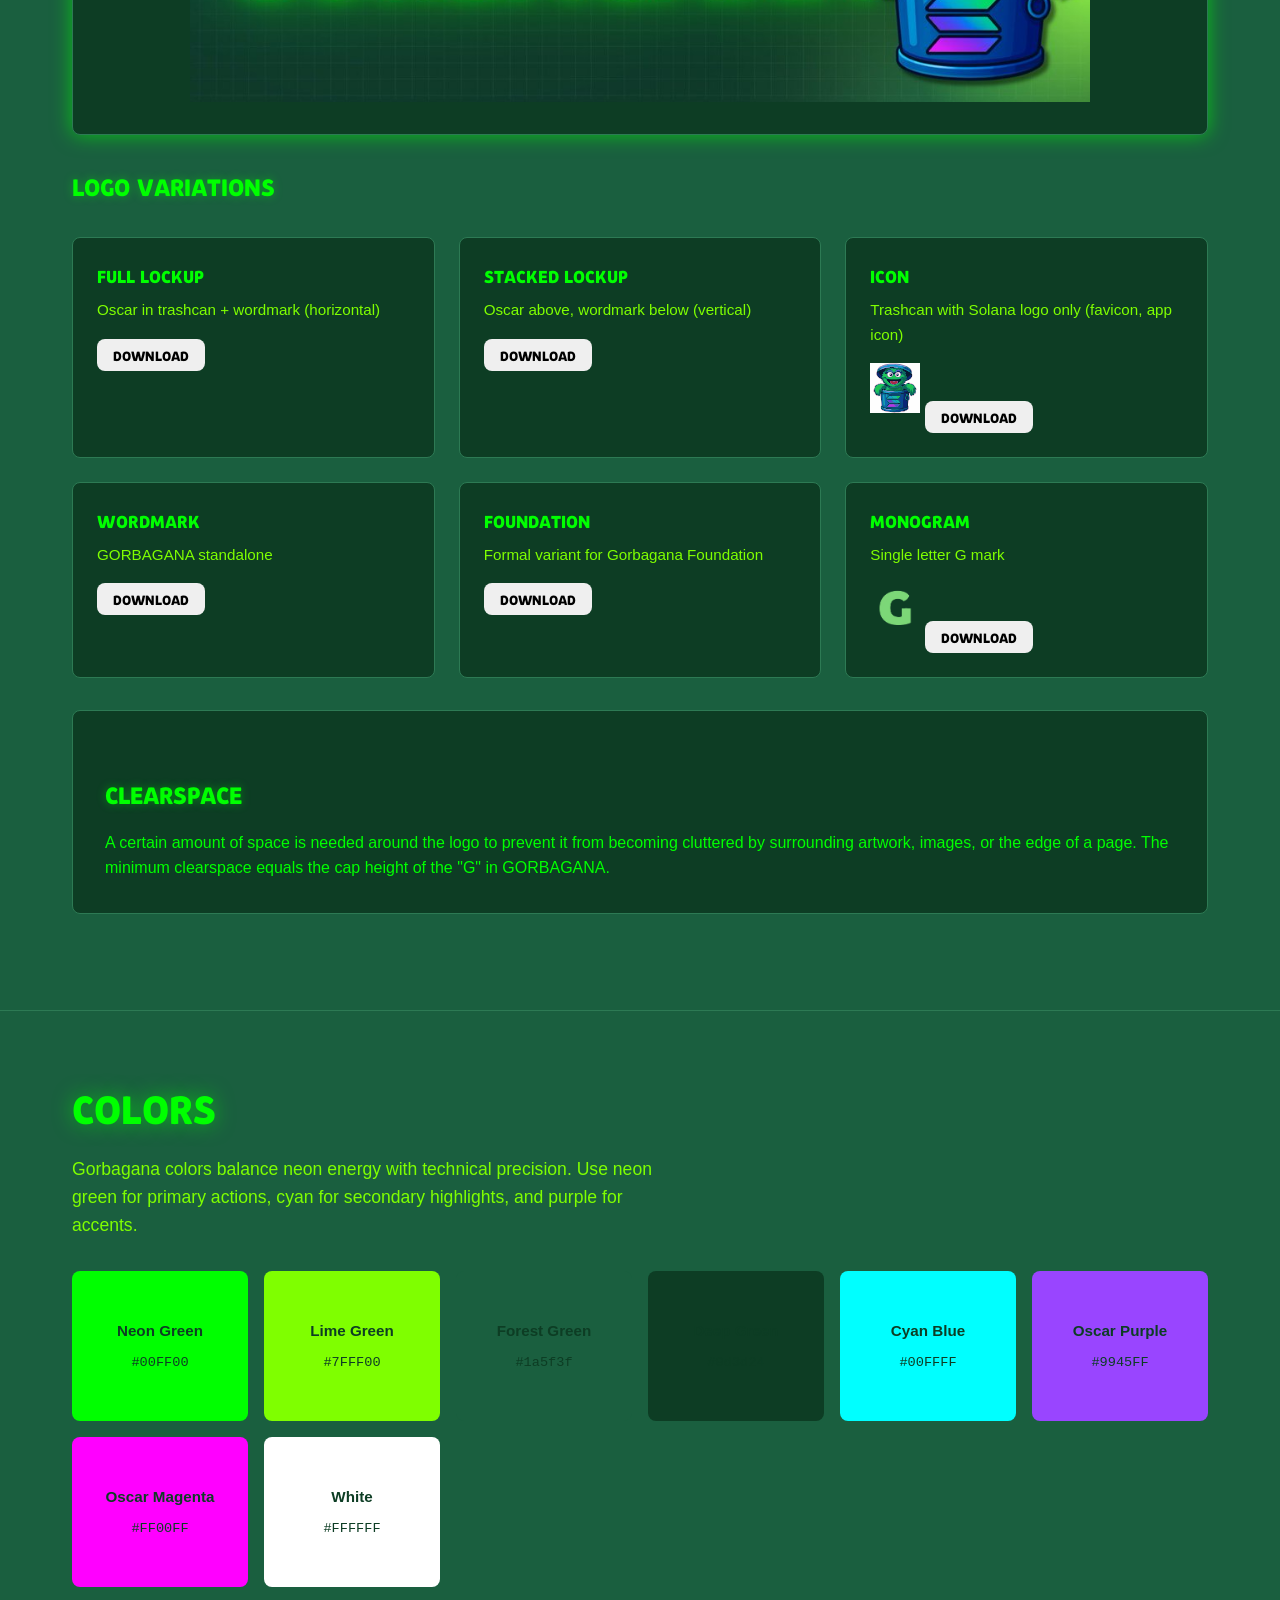
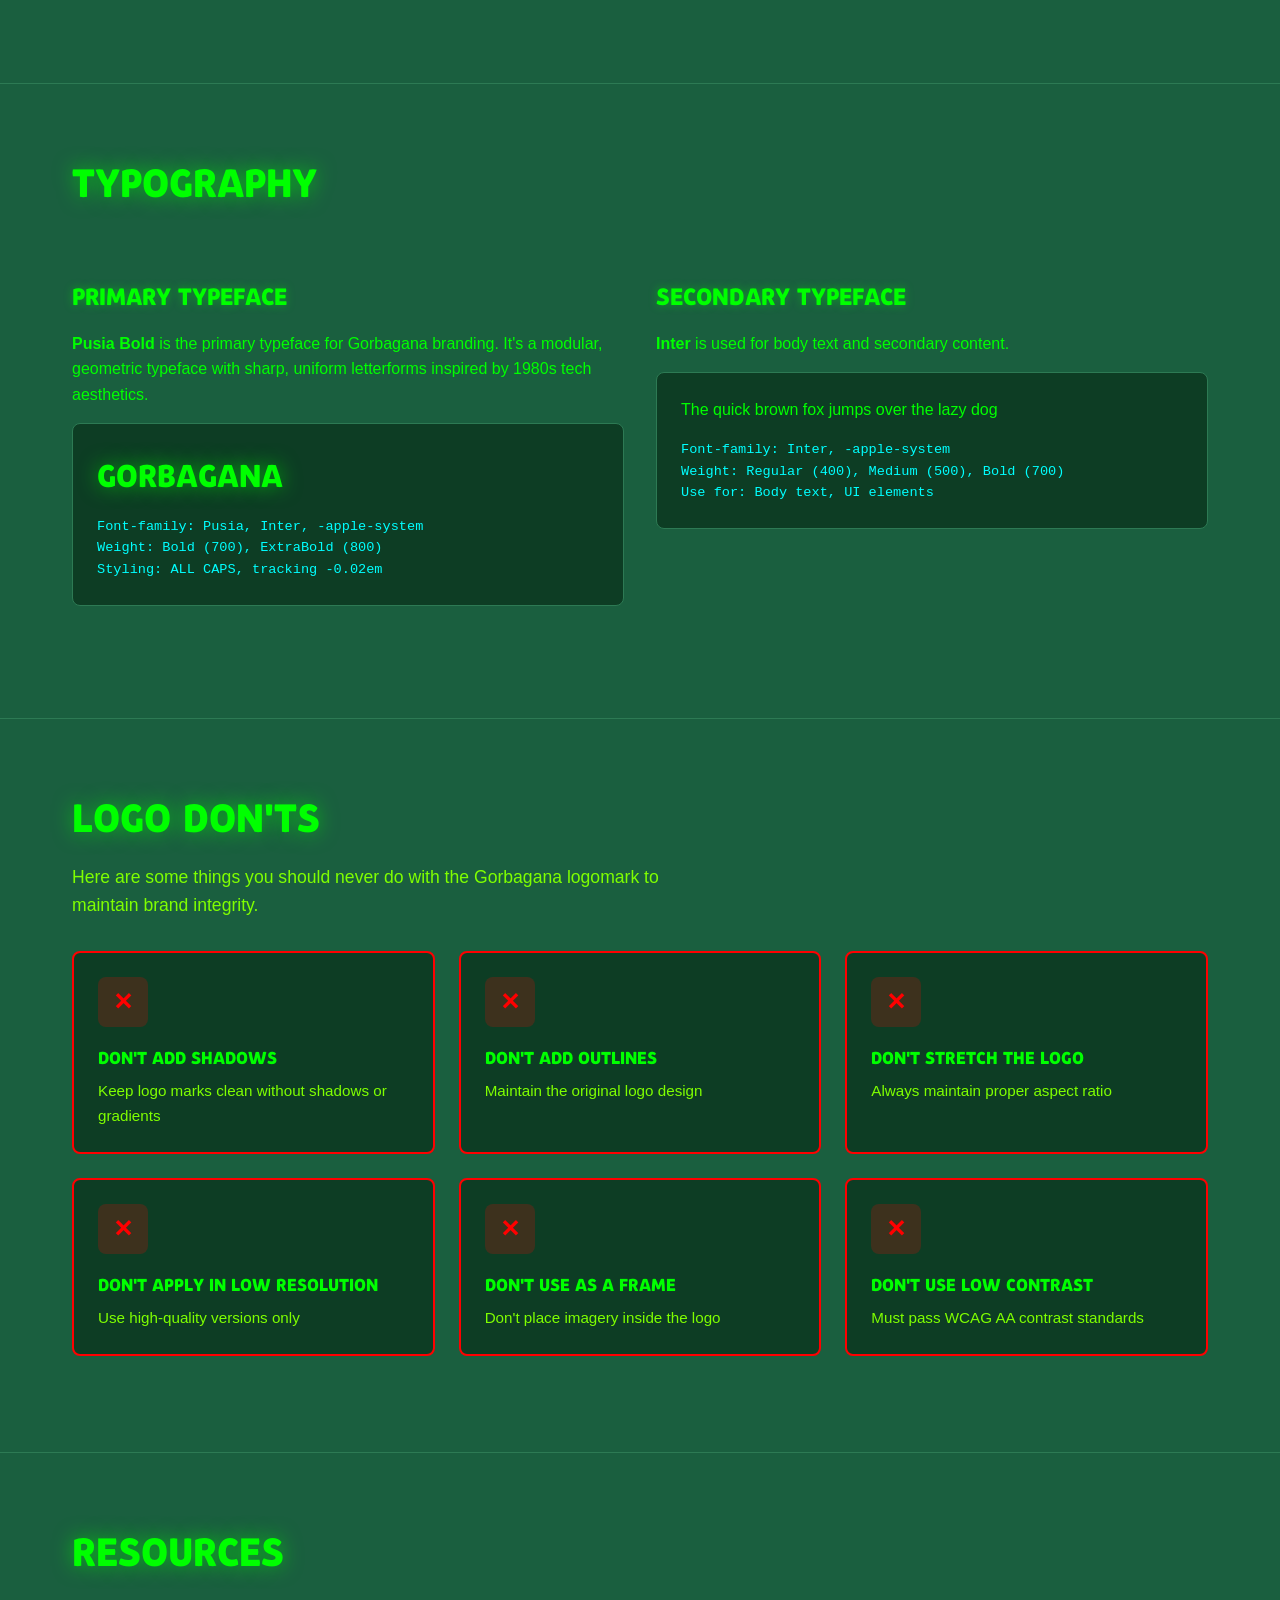
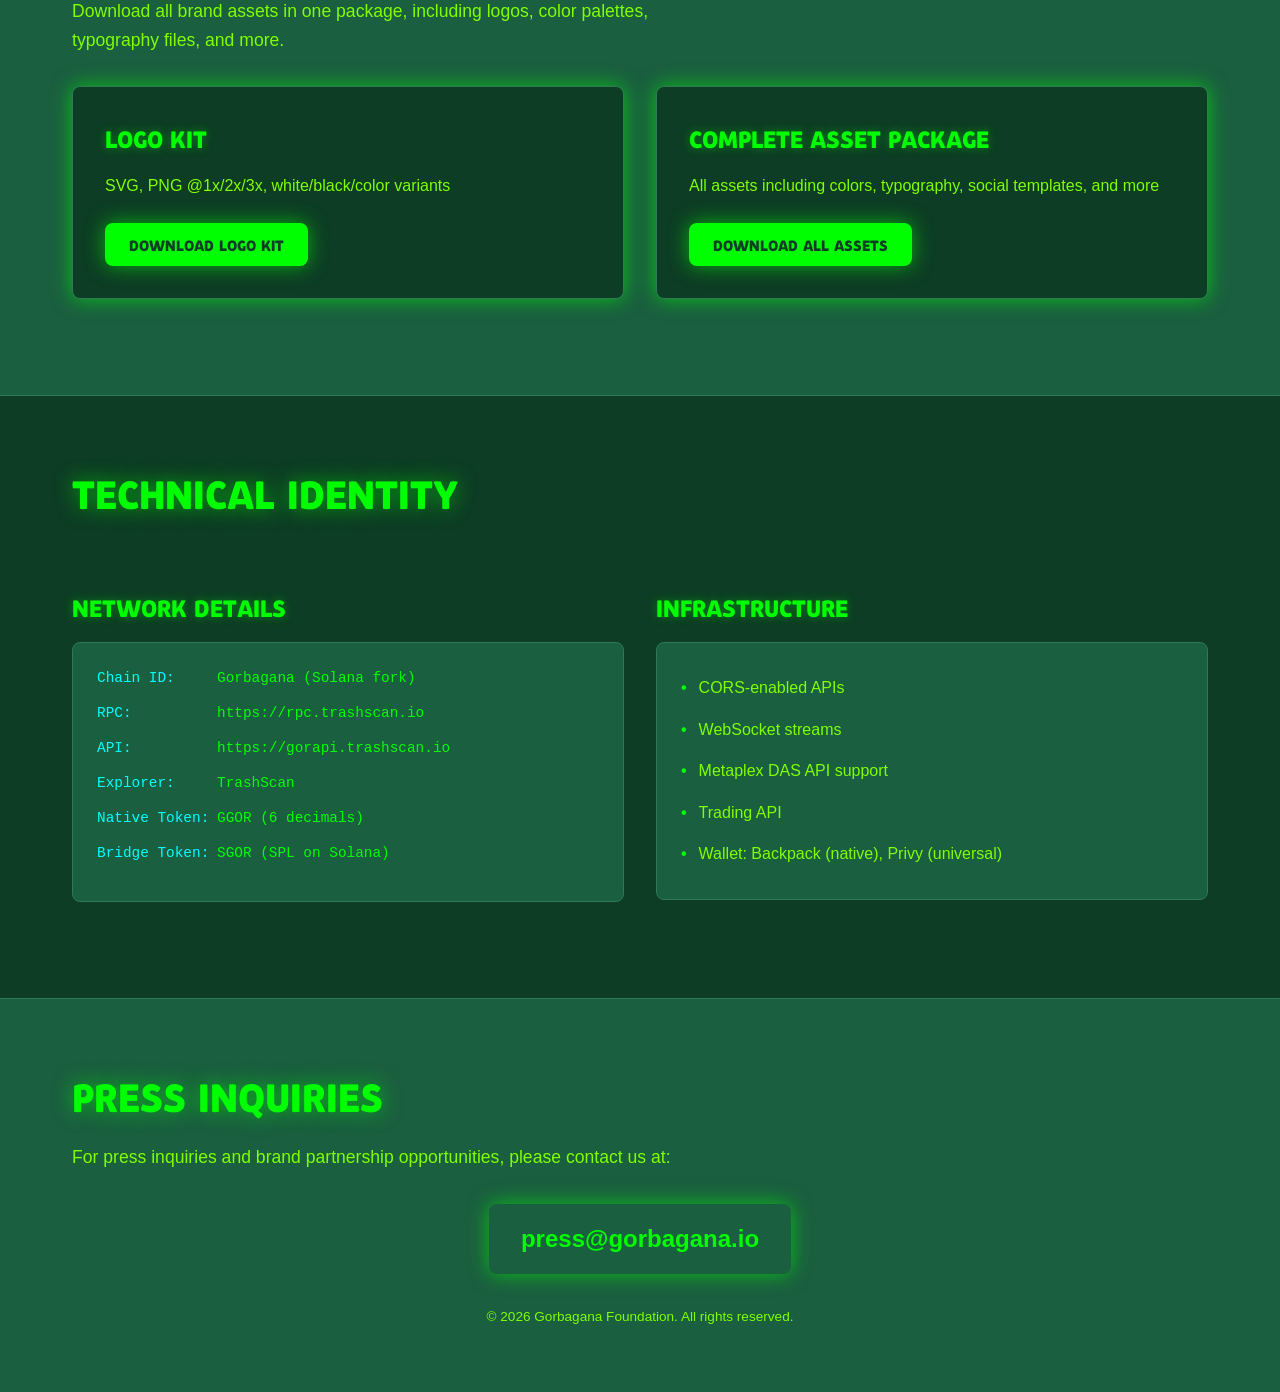
==== commit 041d0fdb: "feat: add Gorbagana-Logo-Grouch-in-trash-can.svg and fix SVG display issues" ====
--- a/brand-guidelines/index.html
+++ b/brand-guidelines/index.html
@@ -72,6 +72,7 @@
         <div class="card">
           <h4>Icon</h4>
           <p>Trashcan with Solana logo only (favicon, app icon)</p>
+          <img src="images/Gorbagana-Logo-Grouch-in-trash-can.svg" alt="Grouch in Trash Can" style="width: 50px; height: 50px; margin-bottom: 10px;">
           <button class="btn btn-small">Download</button>
         </div>
         <div class="card">
--- a/brand-guidelines/css/style.css
+++ b/brand-guidelines/css/style.css
@@ -109,20 +109,6 @@
   overflow: hidden;
 }
 
-.hero::before {
-  content: '';
-  position: absolute;
-  top: 0;
-  left: 0;
-  right: 0;
-  bottom: 0;
-  background-image: 
-    linear-gradient(0deg, transparent 24%, rgba(0, 255, 0, 0.05) 25%, rgba(0, 255, 0, 0.05) 26%, transparent 27%, transparent 74%, rgba(0, 255, 0, 0.05) 75%, rgba(0, 255, 0, 0.05) 76%, transparent 77%, transparent),
-    linear-gradient(90deg, transparent 24%, rgba(0, 255, 0, 0.05) 25%, rgba(0, 255, 0, 0.05) 26%, transparent 27%, transparent 74%, rgba(0, 255, 0, 0.05) 75%, rgba(0, 255, 0, 0.05) 76%, transparent 77%, transparent);
-  background-size: 50px 50px;
-  pointer-events: none;
-}
-
 .hero-content {
   max-width: 800px;
   position: relative;
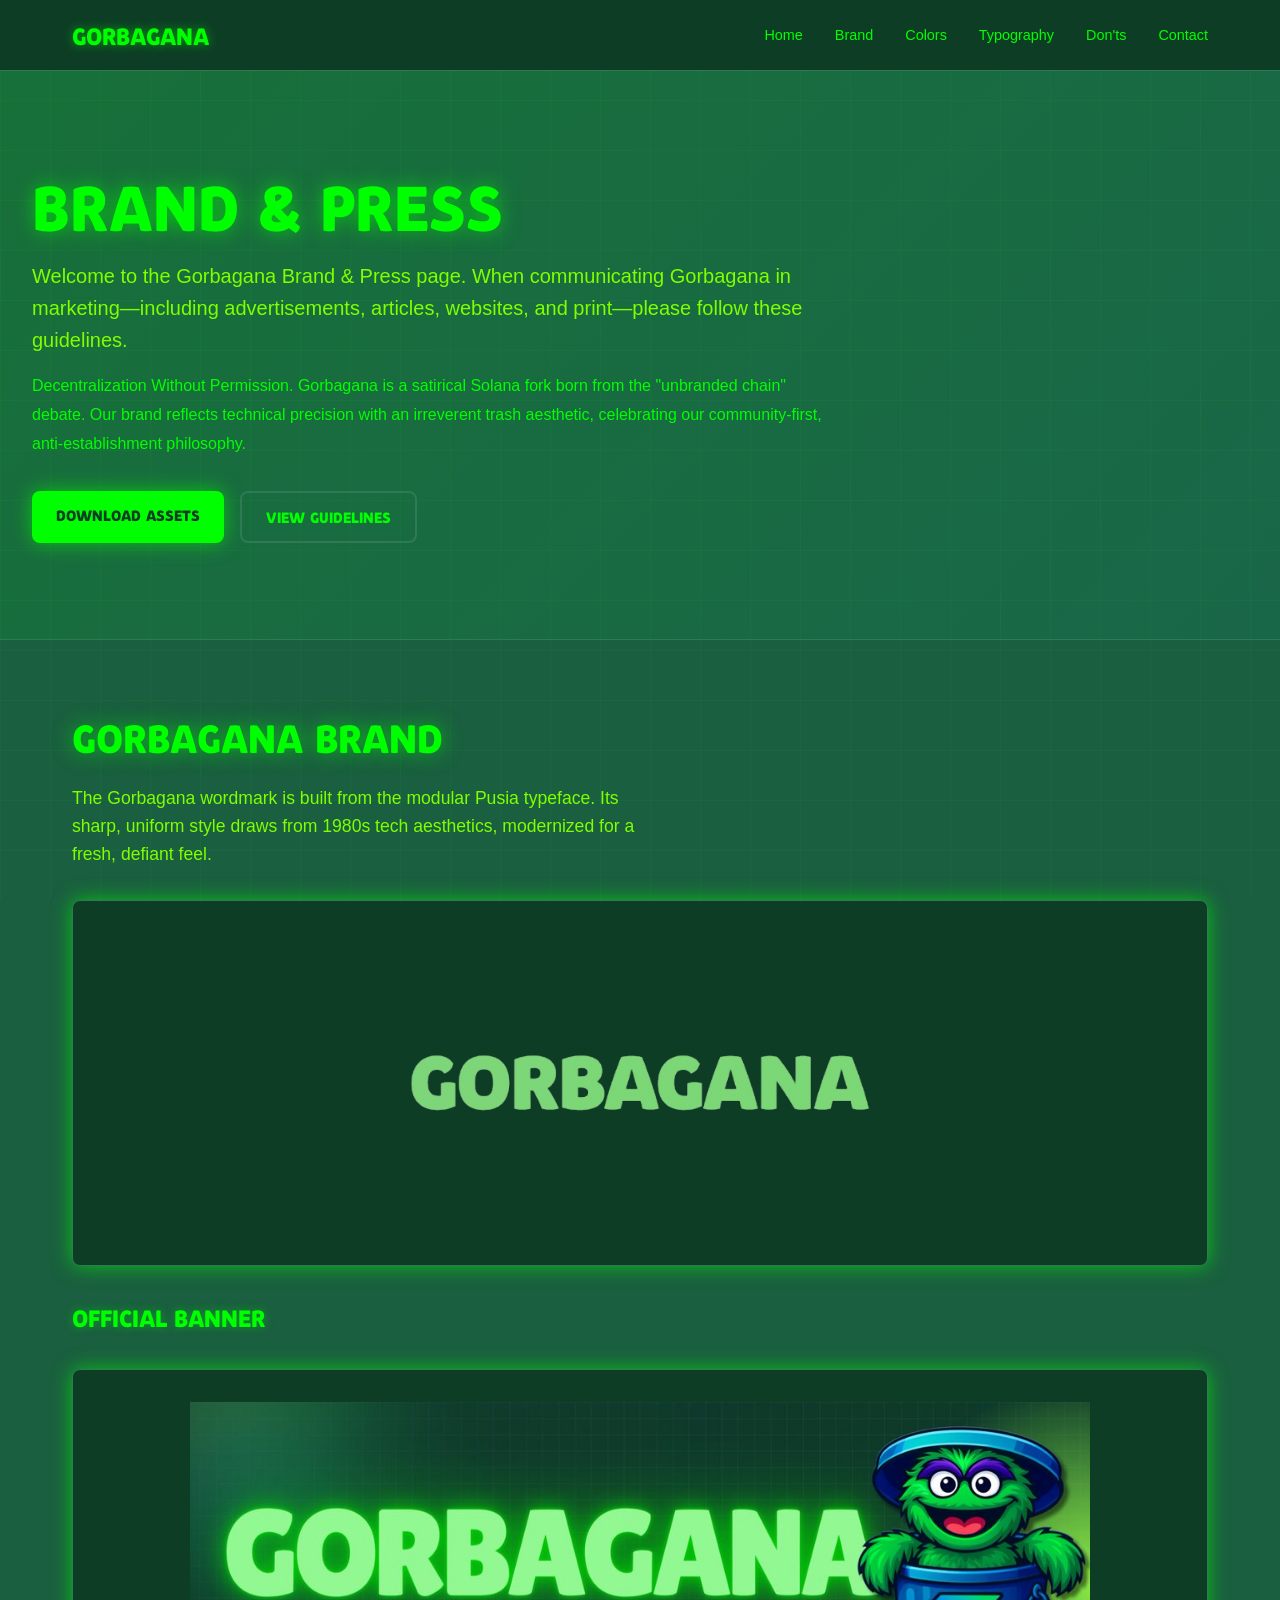
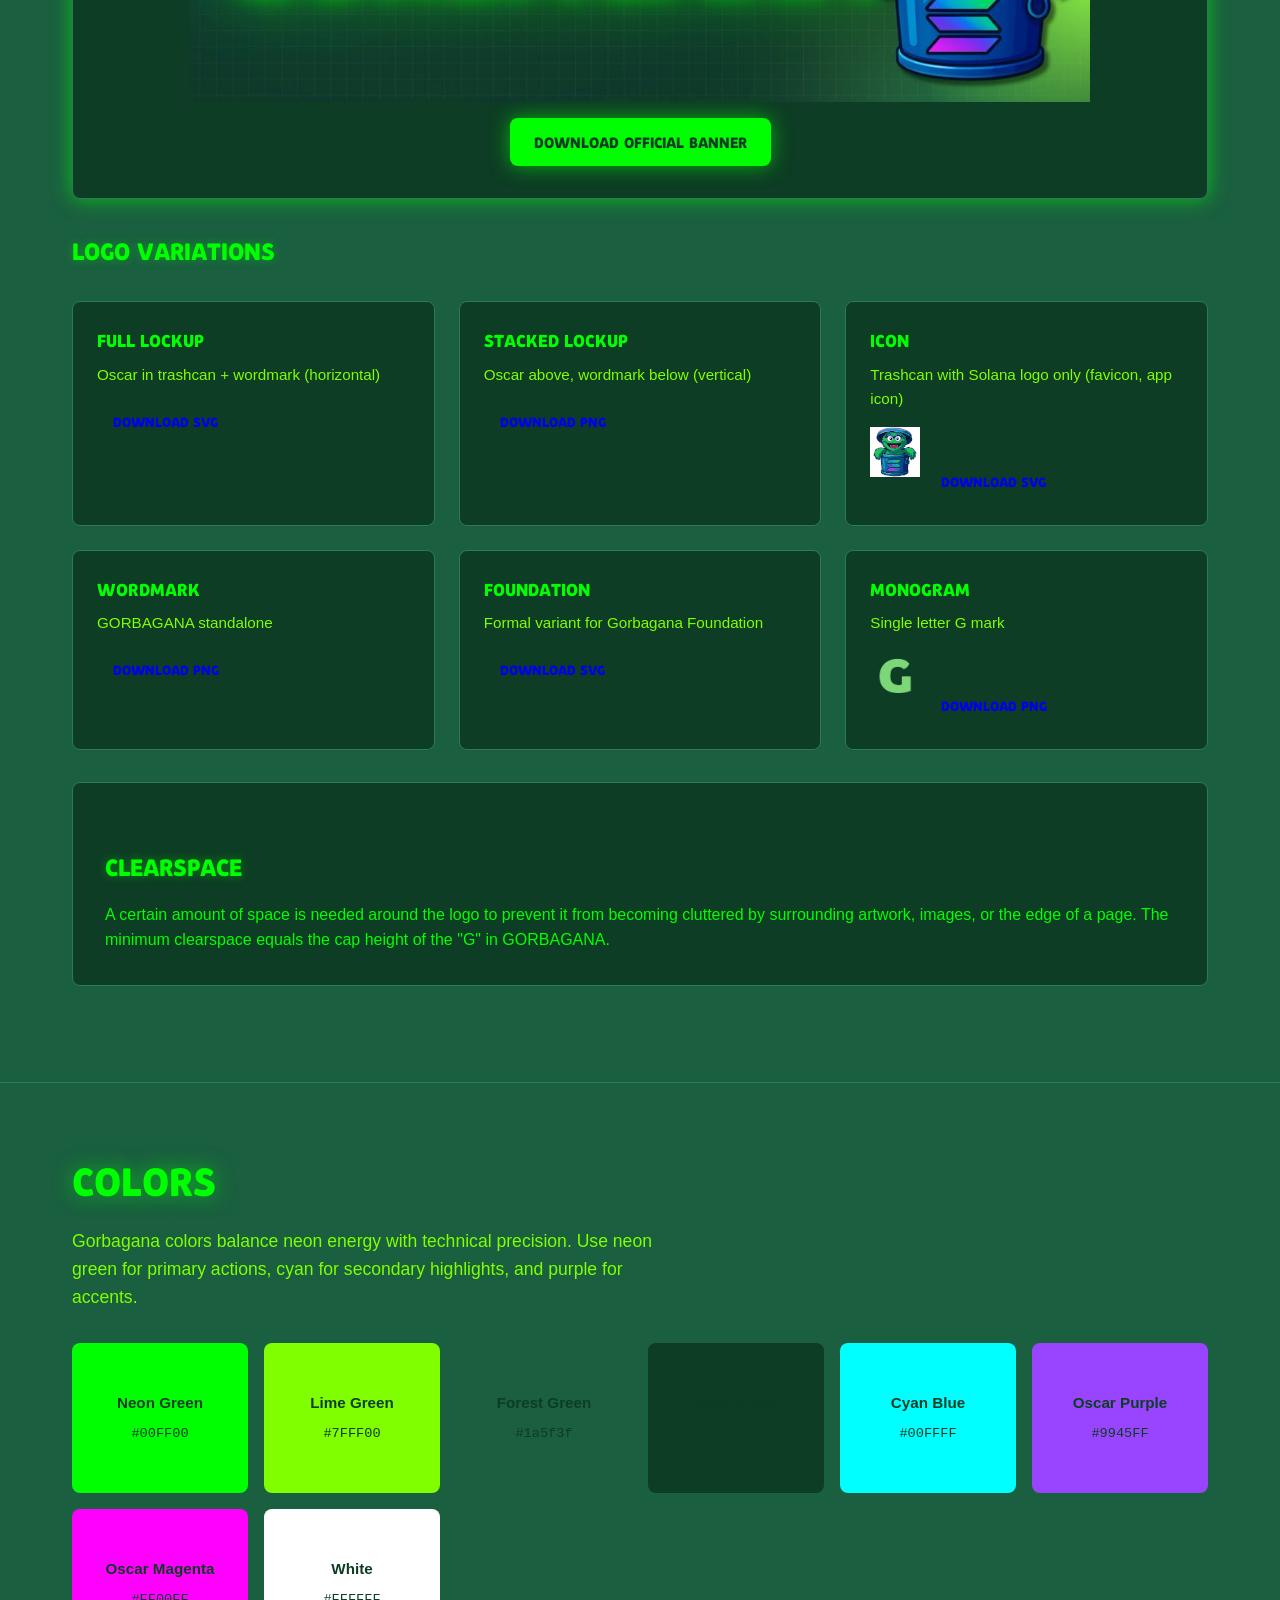
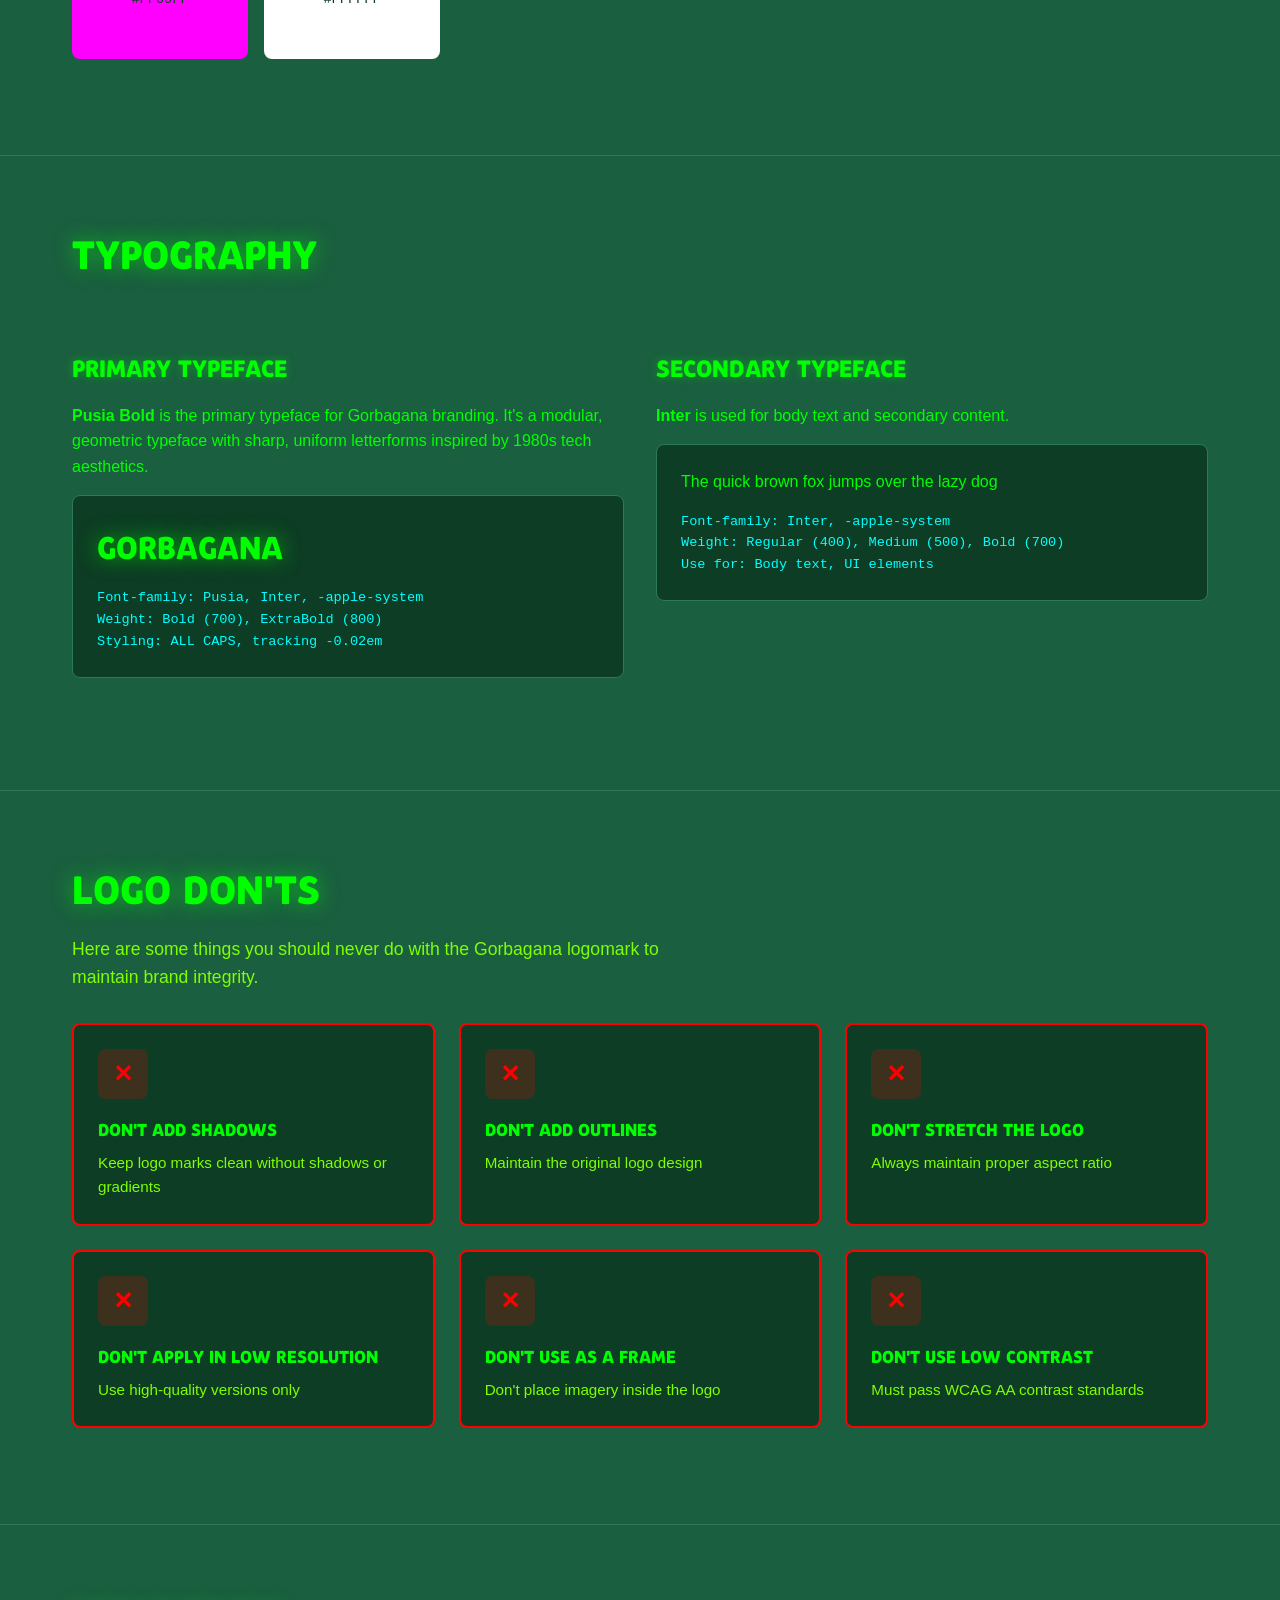
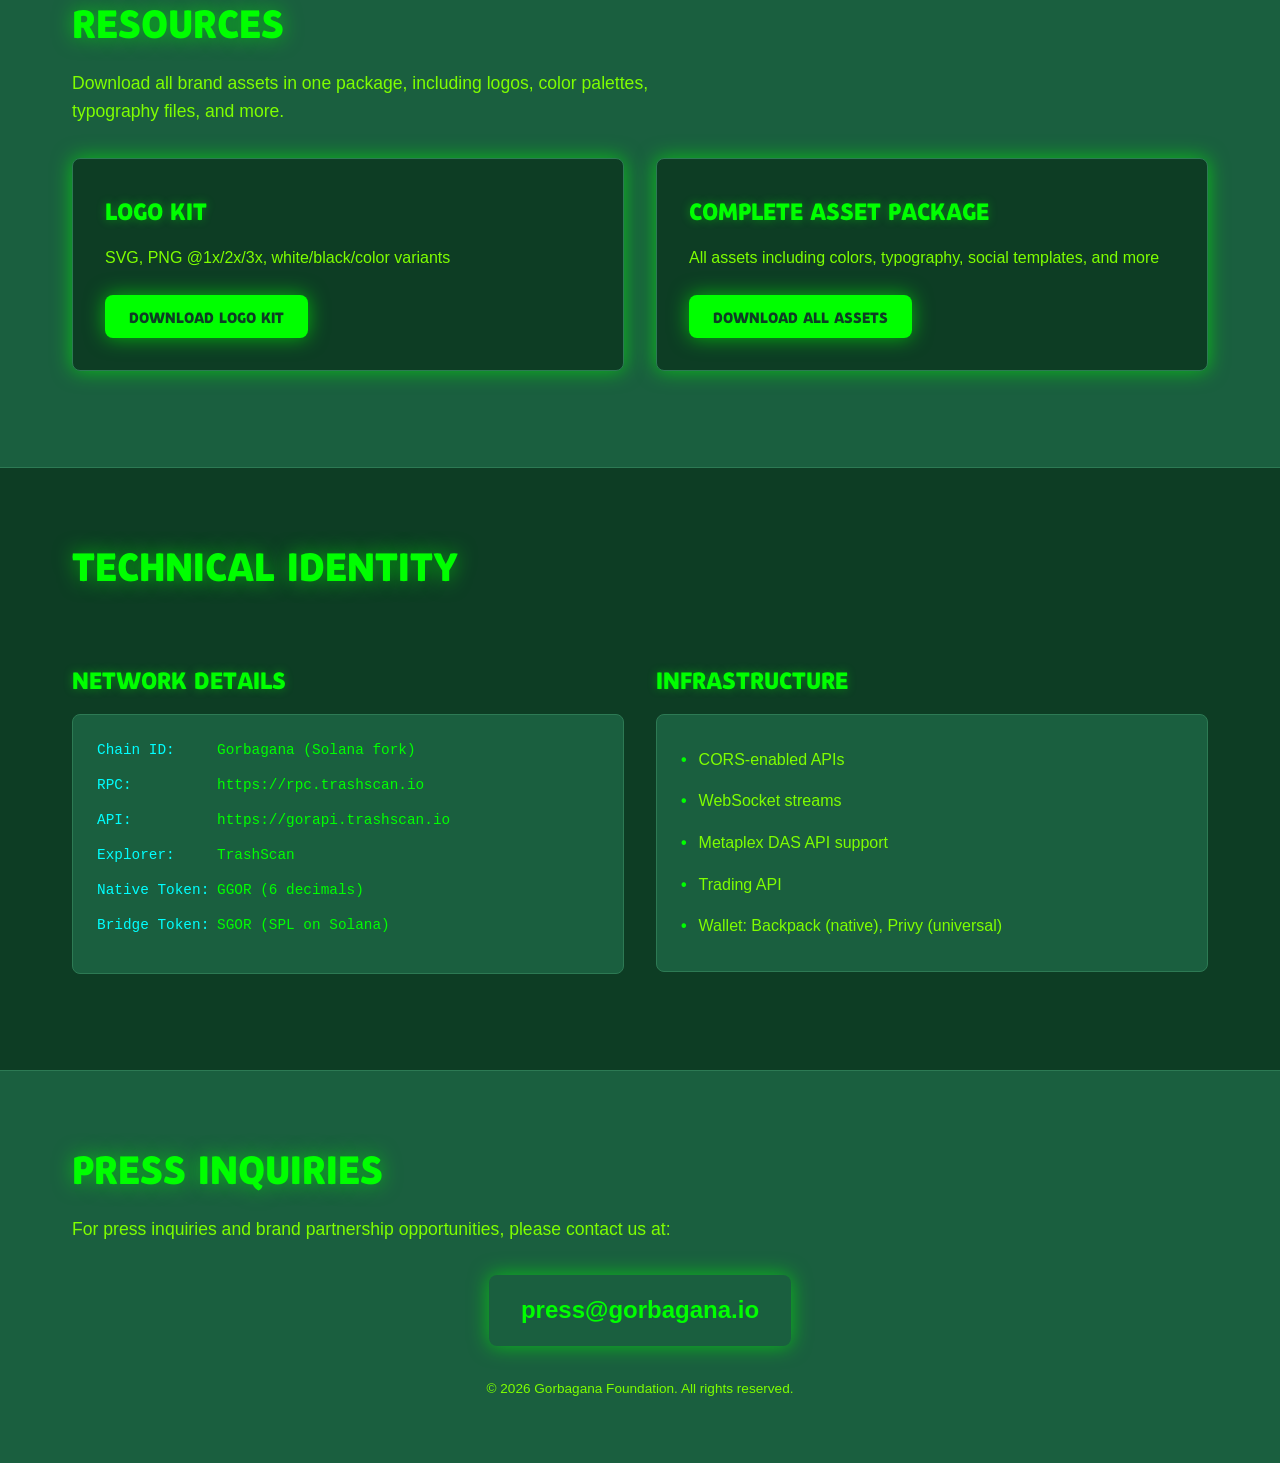
==== commit d4029aea: "feat: make brand assets downloadable in brand guidelines" ====
--- a/brand-guidelines/index.html
+++ b/brand-guidelines/index.html
@@ -54,6 +54,9 @@
         <div class="logo-box">
           <img src="images/Gorbagana-Banner.jpg" alt="Gorbagana Banner" class="logo-image">
         </div>
+        <div style="text-align: center; margin-top: 1rem;">
+          <a href="images/Gorbagana-Banner.jpg" download class="btn btn-primary">Download Official Banner</a>
+        </div>
       </div>
 
       <!-- Logo Variations -->
@@ -62,34 +65,34 @@
         <div class="card">
           <h4>Full Lockup</h4>
           <p>Oscar in trashcan + wordmark (horizontal)</p>
-          <button class="btn btn-small">Download</button>
+          <a href="images/Gorbagana-Wordmark.svg" download class="btn btn-small">Download SVG</a>
         </div>
         <div class="card">
           <h4>Stacked Lockup</h4>
           <p>Oscar above, wordmark below (vertical)</p>
-          <button class="btn btn-small">Download</button>
+          <a href="images/Gorbagana-Wordmark.png" download class="btn btn-small">Download PNG</a>
         </div>
         <div class="card">
           <h4>Icon</h4>
           <p>Trashcan with Solana logo only (favicon, app icon)</p>
           <img src="images/Gorbagana-Logo-Grouch-in-trash-can.svg" alt="Grouch in Trash Can" style="width: 50px; height: 50px; margin-bottom: 10px;">
-          <button class="btn btn-small">Download</button>
+          <a href="images/Gorbagana-Logo-Grouch-in-trash-can.svg" download class="btn btn-small">Download SVG</a>
         </div>
         <div class="card">
           <h4>Wordmark</h4>
           <p>GORBAGANA standalone</p>
-          <button class="btn btn-small">Download</button>
+          <a href="images/Gorbagana-Wordmark.png" download class="btn btn-small">Download PNG</a>
         </div>
         <div class="card">
           <h4>Foundation</h4>
           <p>Formal variant for Gorbagana Foundation</p>
-          <button class="btn btn-small">Download</button>
+          <a href="images/Gorbagana-Wordmark.svg" download class="btn btn-small">Download SVG</a>
         </div>
         <div class="card">
           <h4>Monogram</h4>
           <p>Single letter G mark</p>
           <img src="images/Gorbagana-G-Filled-Logo.png" alt="G-Filled Logo" style="width: 50px; height: 50px; margin-bottom: 10px;">
-          <button class="btn btn-small">Download</button>
+          <a href="images/Gorbagana-G-Filled-Logo.png" download class="btn btn-small">Download PNG</a>
         </div>
       </div>
 
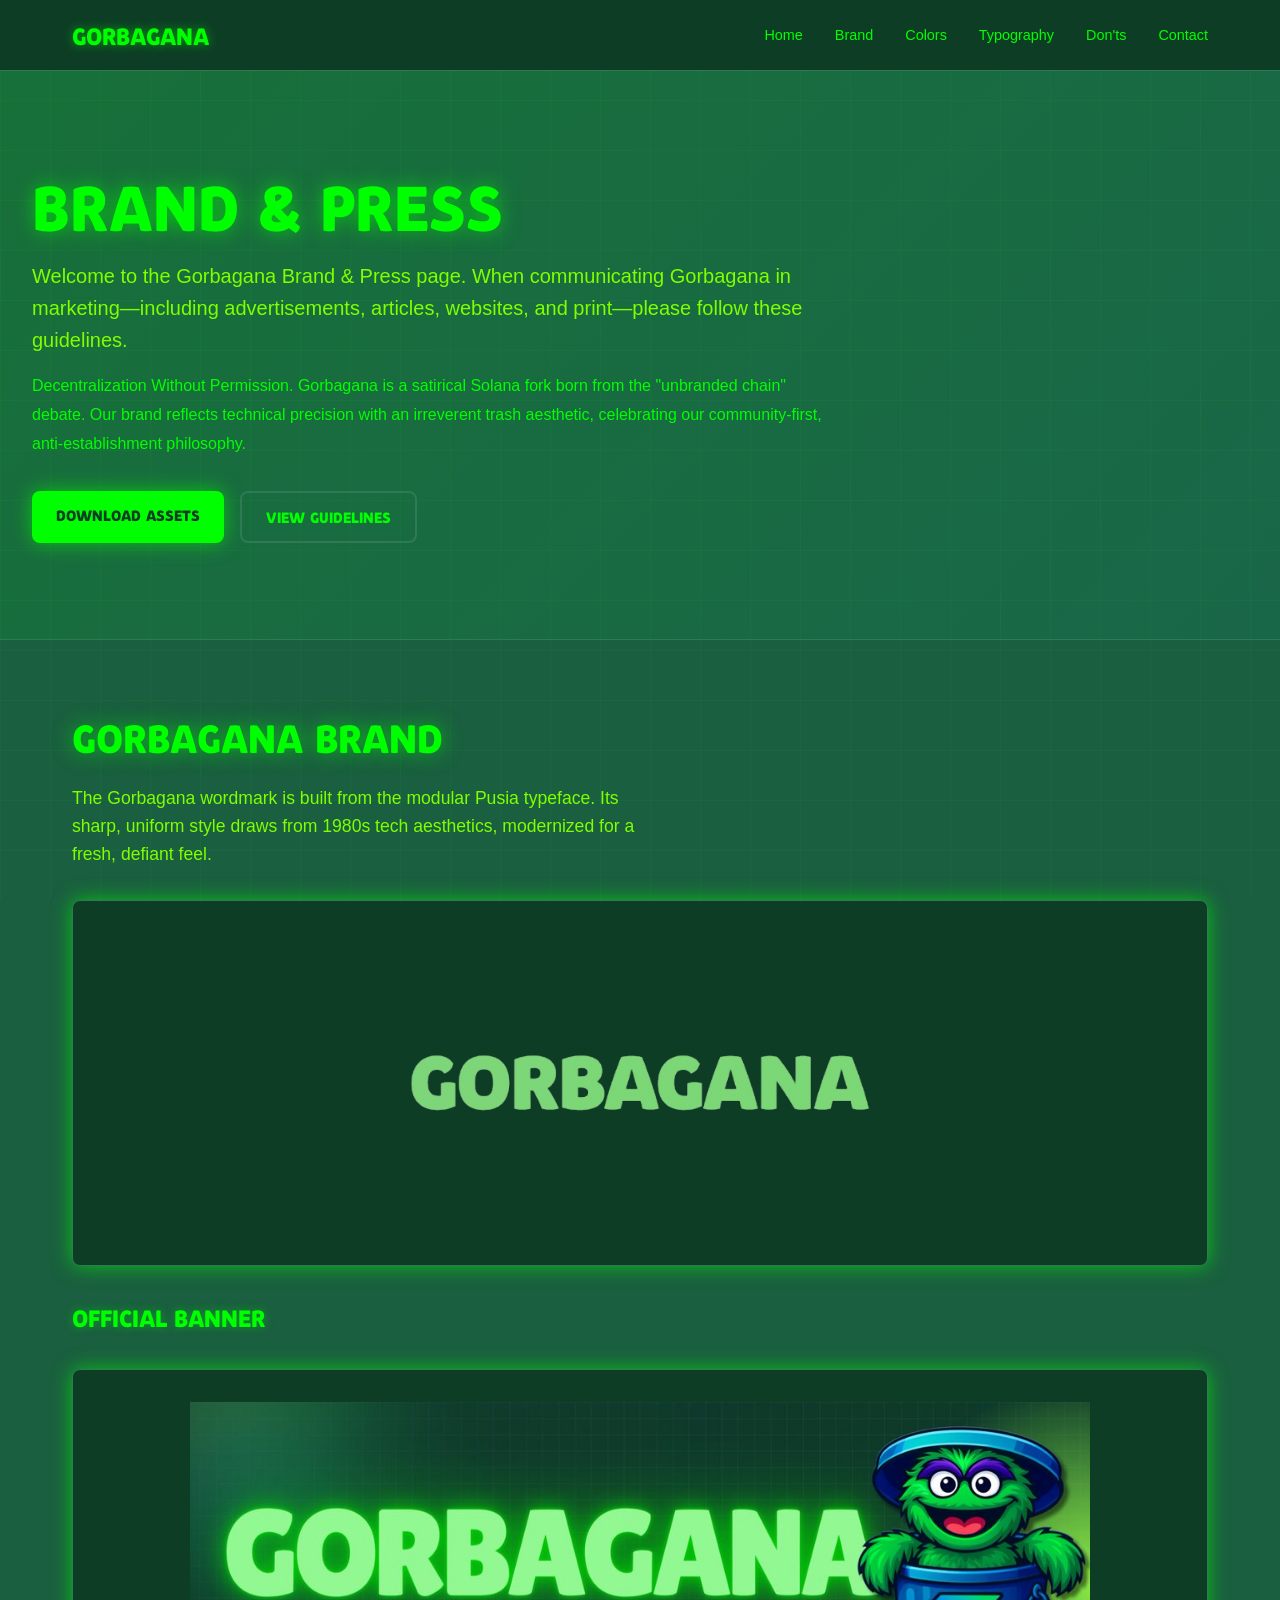
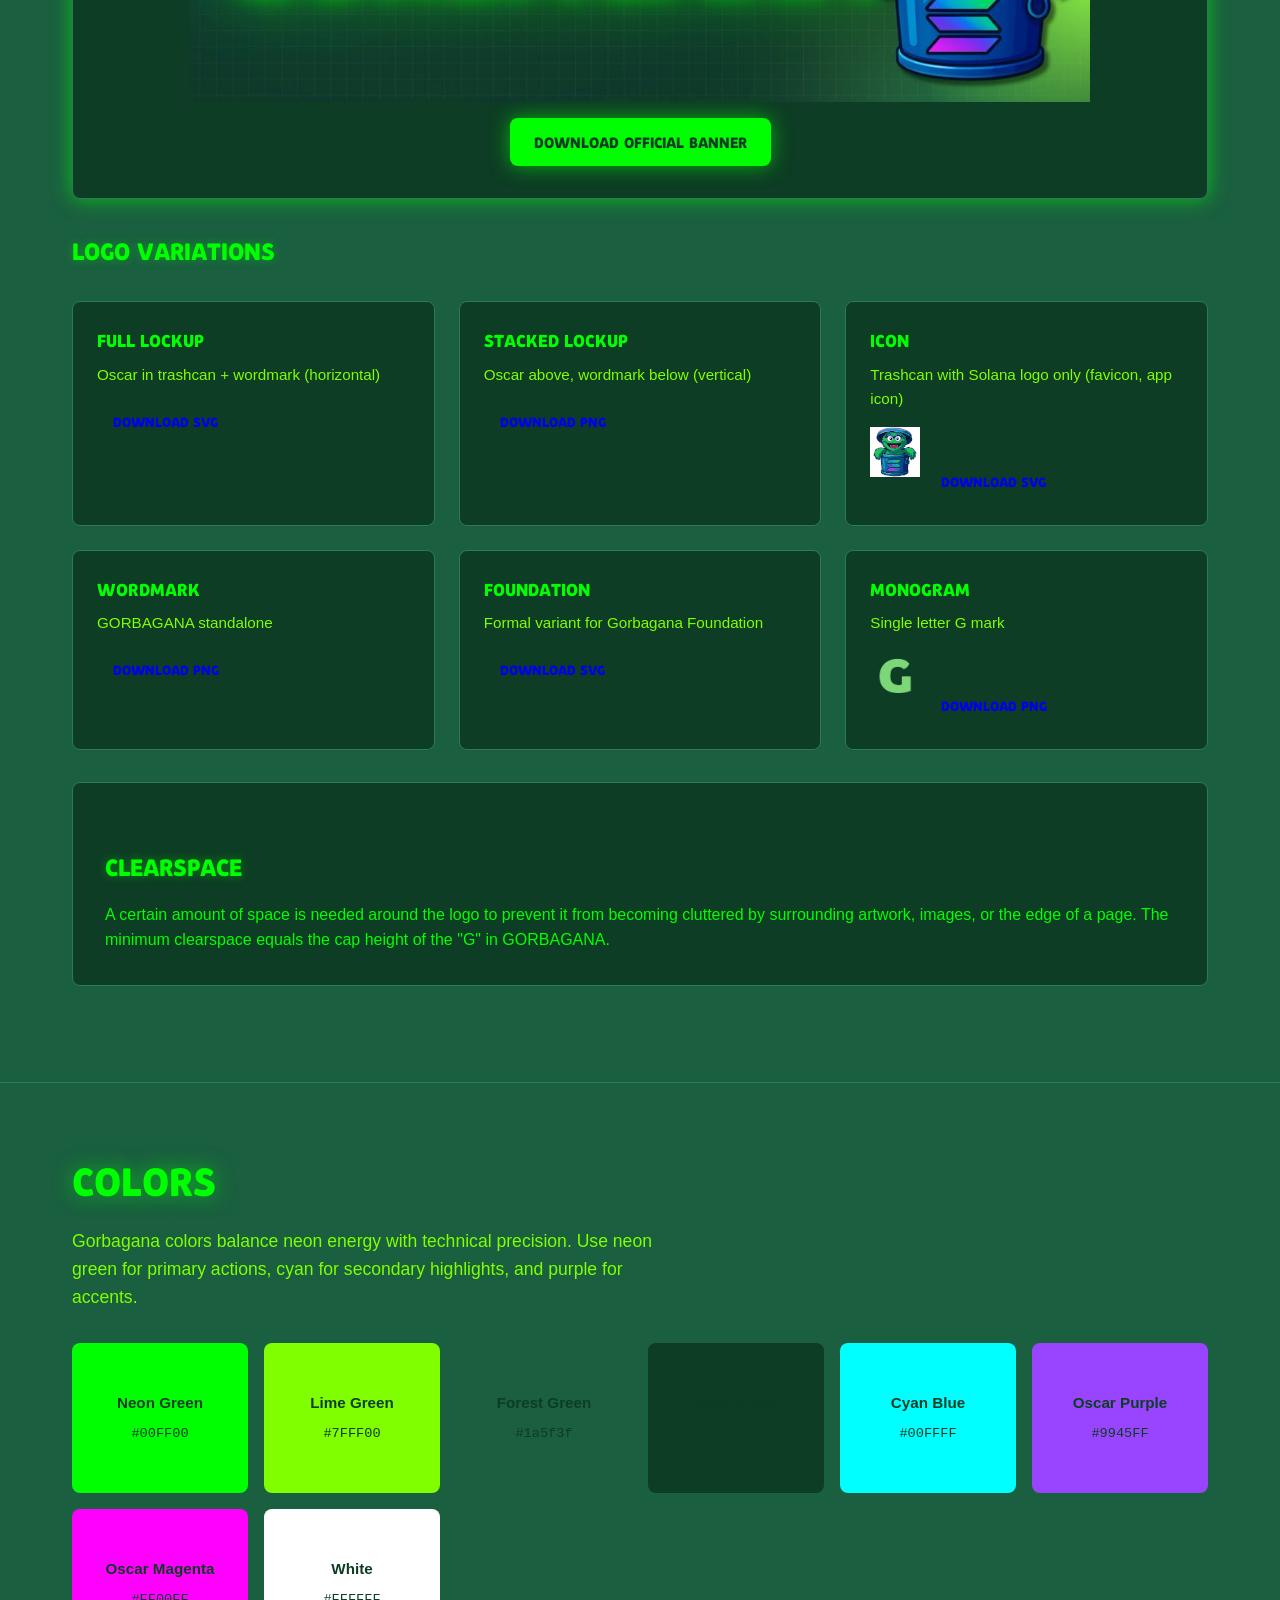
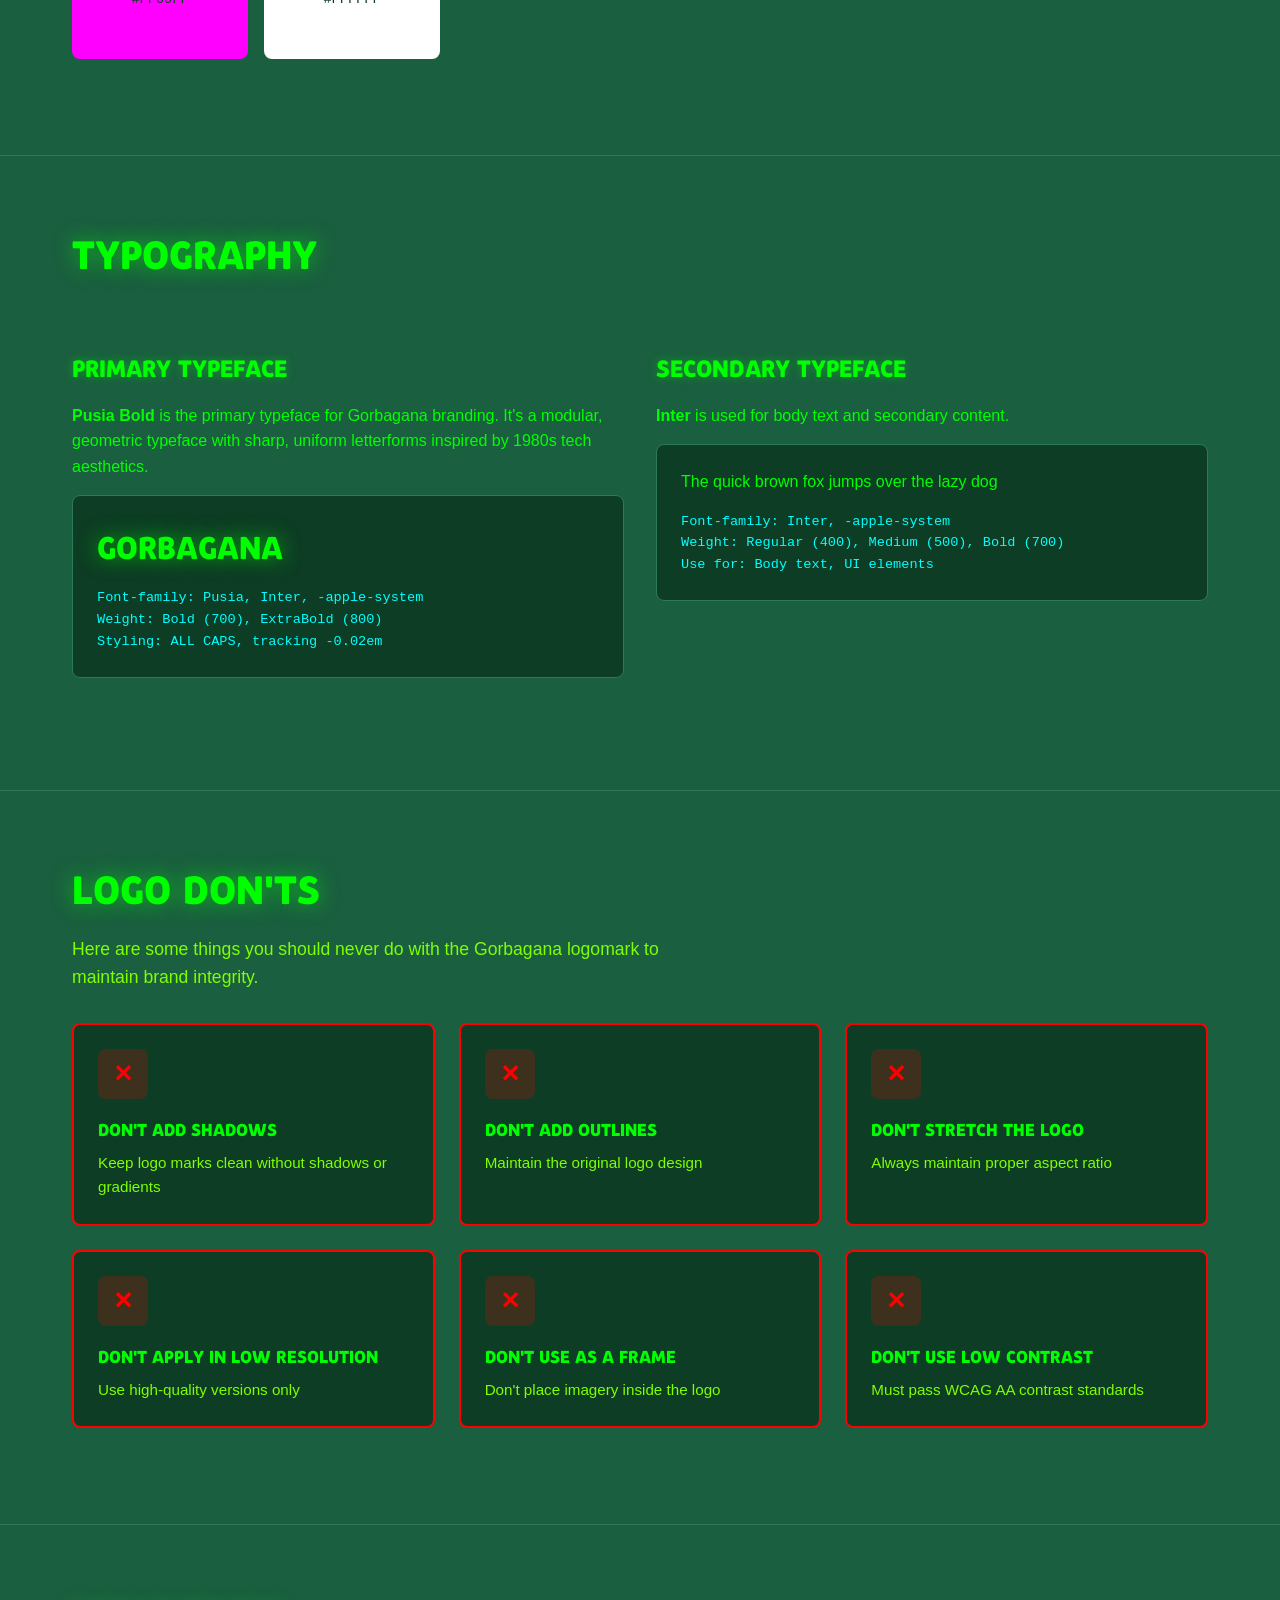
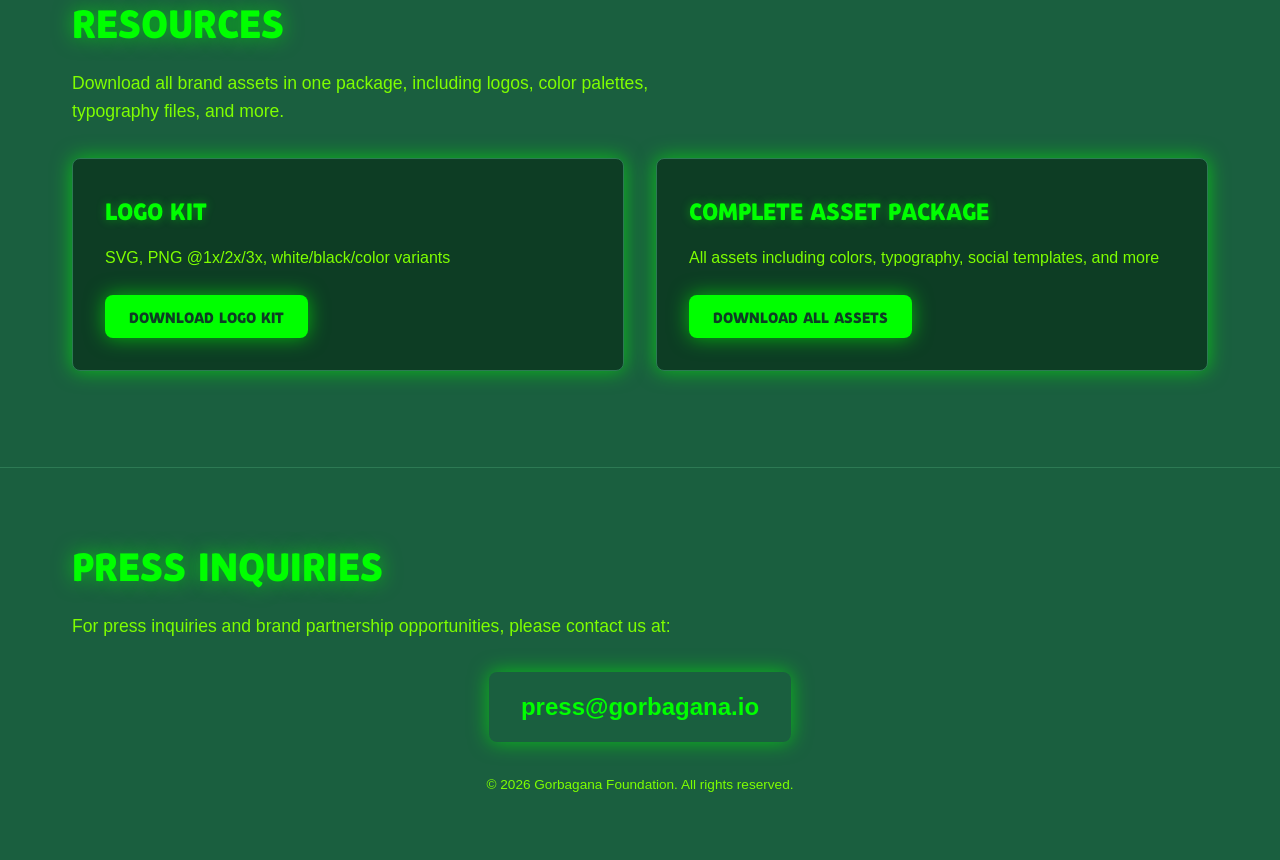
==== commit bf0e1d72: "chore: remove technical identity section from brand guidelines" ====
--- a/brand-guidelines/index.html
+++ b/brand-guidelines/index.html
@@ -253,38 +253,6 @@
     </div>
   </section>
 
-  <!-- Technical Details Section -->
-  <section class="section section-dark">
-    <div class="container">
-      <h2>Technical Identity</h2>
-
-      <div class="grid-2">
-        <div>
-          <h3>Network Details</h3>
-          <div class="tech-details">
-            <div class="tech-item"><span class="tech-label">Chain ID:</span> <span>Gorbagana (Solana fork)</span></div>
-            <div class="tech-item"><span class="tech-label">RPC:</span> <span>https://rpc.trashscan.io</span></div>
-            <div class="tech-item"><span class="tech-label">API:</span> <span>https://gorapi.trashscan.io</span></div>
-            <div class="tech-item"><span class="tech-label">Explorer:</span> <span>TrashScan</span></div>
-            <div class="tech-item"><span class="tech-label">Native Token:</span> <span>GGOR (6 decimals)</span></div>
-            <div class="tech-item"><span class="tech-label">Bridge Token:</span> <span>SGOR (SPL on Solana)</span></div>
-          </div>
-        </div>
-
-        <div>
-          <h3>Infrastructure</h3>
-          <ul class="tech-list">
-            <li>CORS-enabled APIs</li>
-            <li>WebSocket streams</li>
-            <li>Metaplex DAS API support</li>
-            <li>Trading API</li>
-            <li>Wallet: Backpack (native), Privy (universal)</li>
-          </ul>
-        </div>
-      </div>
-    </div>
-  </section>
-
   <!-- Contact Section -->
   <section id="contact" class="section">
     <div class="container">
